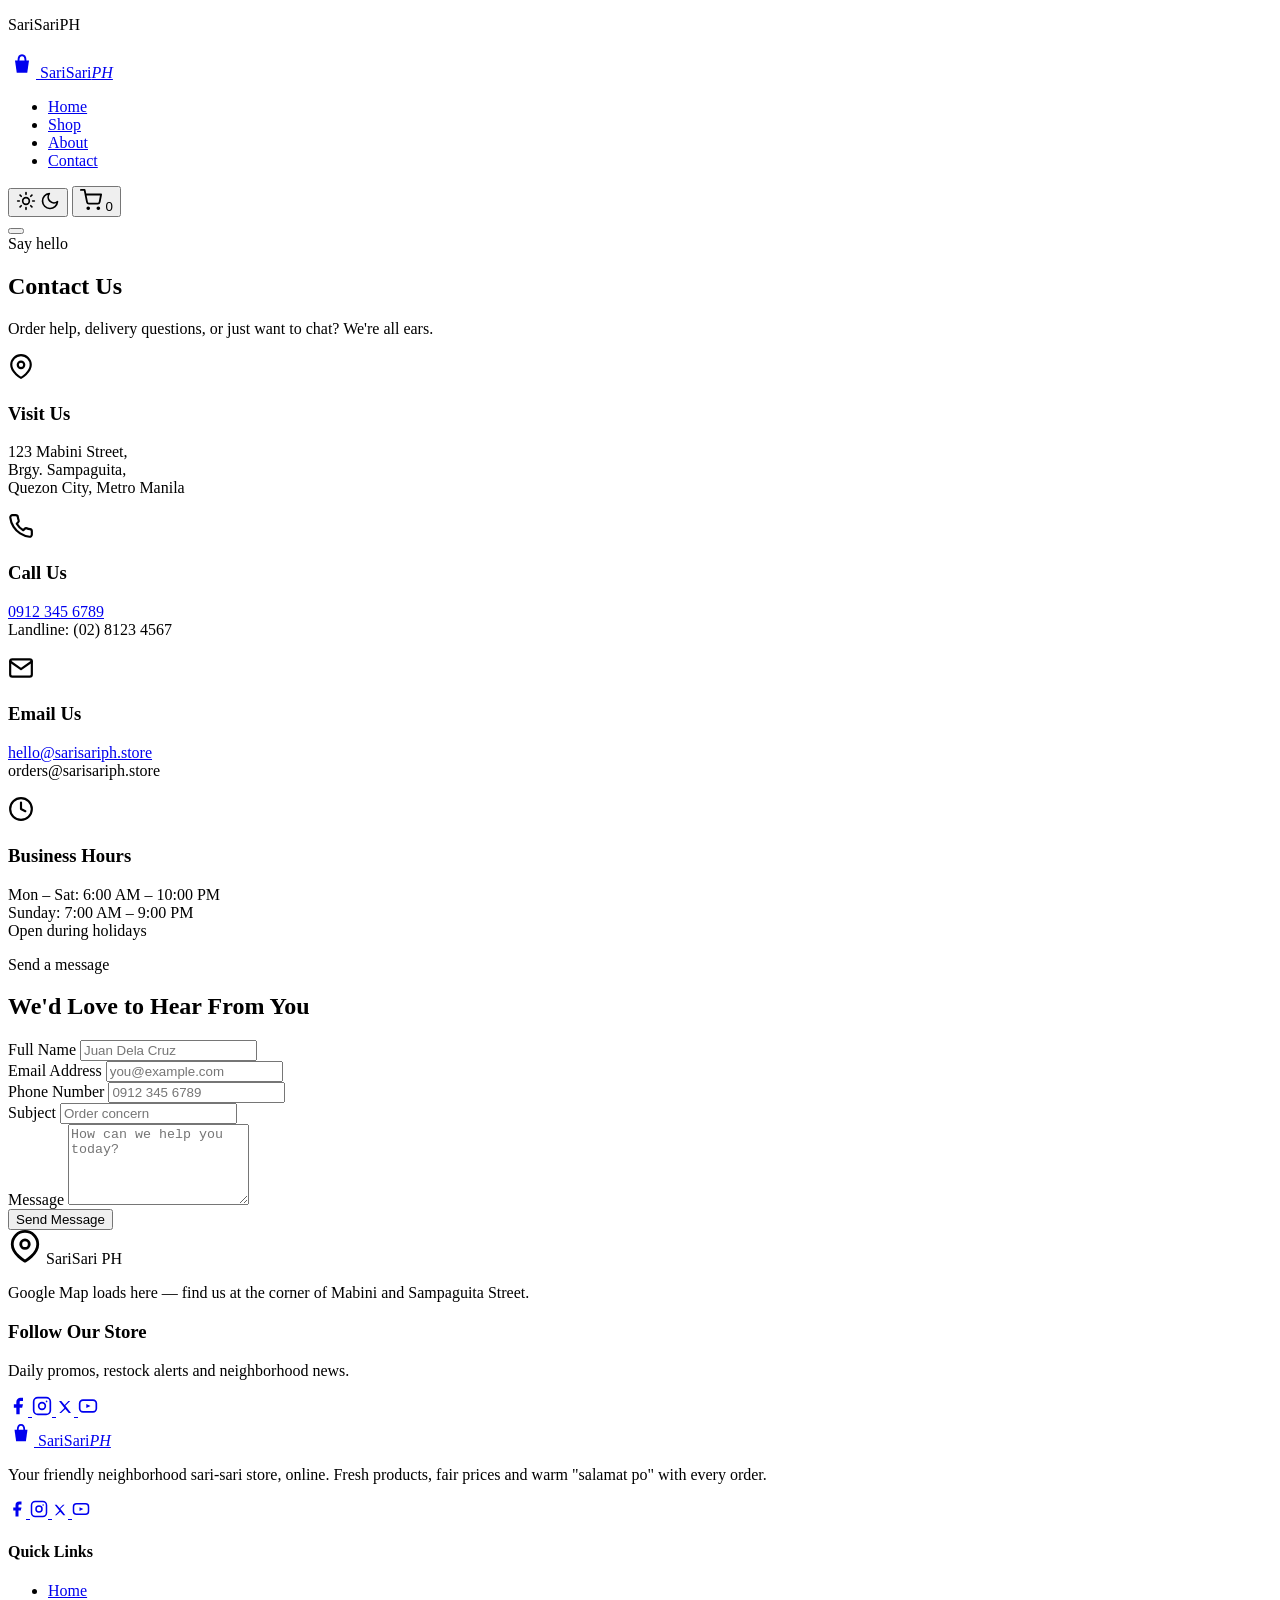
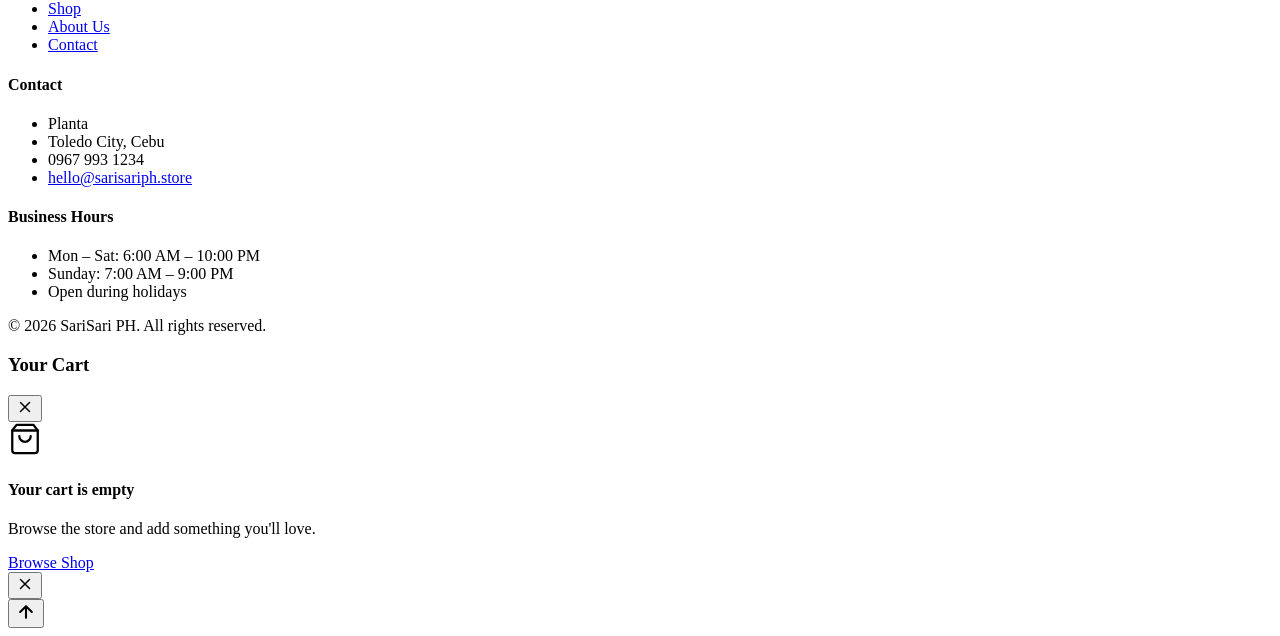
==== contact.html @ 42c28c98 "Add files via upload" ====
<!DOCTYPE html>
<!-- ============================================================
     SariSari PH — Contact Page
     Contact form (validated by app.js), store details, business
     hours, a Google Maps placeholder and social media links.
     ============================================================ -->
<html lang="en" data-theme="light">
<head>
  <meta charset="UTF-8">
  <meta name="viewport" content="width=device-width, initial-scale=1.0">
  <meta name="description" content="Get in touch with SariSari PH — visit the store, send us a message, or follow us on social media.">
  <title>Contact Us — SariSari PH</title>

  <!-- Prevents theme flash by applying saved theme before first paint -->
  <script>
    (function () {
      var saved = localStorage.getItem('sarisari-theme');
      var dark = window.matchMedia && window.matchMedia('(prefers-color-scheme: dark)').matches;
      document.documentElement.setAttribute('data-theme', saved || (dark ? 'dark' : 'light'));
    })();
  </script>

  <link rel="preconnect" href="https://fonts.googleapis.com">
  <link rel="preconnect" href="https://fonts.gstatic.com" crossorigin>
  <link href="https://fonts.googleapis.com/css2?family=Poppins:wght@400;500;600;700;800&display=swap" rel="stylesheet">

  <link rel="stylesheet" href="css/style.css">
</head>

<body data-page="contact">

  <!-- ======================= LOADING OVERLAY ======================= -->
  <div class="loader" id="loader" aria-hidden="true">
    <div class="loader-spinner"></div>
    <p class="loader-text">SariSari<span>PH</span></p>
  </div>

  <!-- ======================= NAVBAR ======================= -->
  <header class="navbar" id="navbar">
    <div class="container nav-inner">
      <a href="index.html" class="brand" aria-label="SariSari PH home">
        <svg class="brand-icon" viewBox="0 0 32 32" width="28" height="28" fill="none"
             stroke="currentColor" stroke-width="2.2" stroke-linecap="round" stroke-linejoin="round">
          <path d="M8 12h16l-2 14H10z" fill="currentColor" stroke="none"/>
          <path d="M12 12c0-4 2-6 4-6s4 2 4 6" />
        </svg>
        <span class="brand-text">SariSari<em>PH</em></span>
      </a>

      <nav class="nav-menu" id="navMenu" aria-label="Main navigation">
        <ul class="nav-links">
          <li><a class="nav-link" href="index.html">Home</a></li>
          <li><a class="nav-link" href="shop.html">Shop</a></li>
          <li><a class="nav-link" href="about.html">About</a></li>
          <li><a class="nav-link" href="contact.html">Contact</a></li>
        </ul>

        <div class="nav-actions">
          <button class="theme-toggle" id="themeToggle" aria-label="Switch between light and dark mode">
            <svg class="icon icon-sun" viewBox="0 0 24 24" width="20" height="20" fill="none" stroke="currentColor" stroke-width="2" stroke-linecap="round">
              <circle cx="12" cy="12" r="4"/><path d="M12 2v2M12 20v2M4.9 4.9l1.4 1.4M17.7 17.7l1.4 1.4M2 12h2M20 12h2M4.9 19.1l1.4-1.4M17.7 6.3l1.4-1.4"/>
            </svg>
            <svg class="icon icon-moon" viewBox="0 0 24 24" width="20" height="20" fill="none" stroke="currentColor" stroke-width="2" stroke-linecap="round" stroke-linejoin="round">
              <path d="M21 12.8A9 9 0 1 1 11.2 3a7 7 0 0 0 9.8 9.8z"/>
            </svg>
          </button>

          <button class="cart-btn" id="cartBtn" aria-label="Open shopping cart">
            <svg viewBox="0 0 24 24" width="22" height="22" fill="none" stroke="currentColor" stroke-width="2" stroke-linecap="round" stroke-linejoin="round">
              <circle cx="9" cy="21" r="1"/><circle cx="20" cy="21" r="1"/>
              <path d="M1 1h4l2.68 13.39a2 2 0 0 0 2 1.61h9.72a2 2 0 0 0 2-1.61L23 6H6"/>
            </svg>
            <span class="cart-count" id="cartCount">0</span>
          </button>
        </div>
      </nav>

      <button class="hamburger" id="hamburger" aria-label="Toggle menu" aria-expanded="false">
        <span></span><span></span><span></span>
      </button>
    </div>
  </header>

  <main>

    <!-- ======================= PAGE HEADER ======================= -->
    <section class="page-header">
      <div class="container">
        <span class="eyebrow">Say hello</span>
        <h1>Contact Us</h1>
        <p>Order help, delivery questions, or just want to chat? We're all ears.</p>
      </div>
    </section>

    <!-- ======================= CONTACT INFO CARDS ======================= -->
    <section class="section">
      <div class="container">
        <div class="contact-info-grid" id="contactInfoGrid">
          <!-- Four static contact cards -->
          <div class="contact-card reveal">
            <div class="contact-icon">
              <svg viewBox="0 0 24 24" width="26" height="26" fill="none" stroke="currentColor" stroke-width="2" stroke-linecap="round" stroke-linejoin="round"><path d="M21 10c0 7-9 12-9 12s-9-5-9-12a9 9 0 0 1 18 0z"/><circle cx="12" cy="10" r="3"/></svg>
            </div>
            <h3>Visit Us</h3>
            <p>123 Mabini Street,<br>Brgy. Sampaguita,<br>Quezon City, Metro Manila</p>
          </div>

          <div class="contact-card reveal">
            <div class="contact-icon">
              <svg viewBox="0 0 24 24" width="26" height="26" fill="none" stroke="currentColor" stroke-width="2" stroke-linecap="round" stroke-linejoin="round"><path d="M22 16.92v3a2 2 0 0 1-2.18 2 19.79 19.79 0 0 1-8.63-3.07 19.5 19.5 0 0 1-6-6 19.79 19.79 0 0 1-3.07-8.67A2 2 0 0 1 4.11 2h3a2 2 0 0 1 2 1.72c.13.96.36 1.9.7 2.81a2 2 0 0 1-.45 2.11L8.09 9.91a16 16 0 0 0 6 6l1.27-1.27a2 2 0 0 1 2.11-.45c.91.34 1.85.57 2.81.7A2 2 0 0 1 22 16.92z"/></svg>
            </div>
            <h3>Call Us</h3>
            <p><a href="tel:+639123456789">0912 345 6789</a><br>Landline: (02) 8123 4567</p>
          </div>

          <div class="contact-card reveal">
            <div class="contact-icon">
              <svg viewBox="0 0 24 24" width="26" height="26" fill="none" stroke="currentColor" stroke-width="2" stroke-linecap="round" stroke-linejoin="round"><path d="M4 4h16c1.1 0 2 .9 2 2v12c0 1.1-.9 2-2 2H4c-1.1 0-2-.9-2-2V6c0-1.1.9-2 2-2z"/><path d="M22 6l-10 7L2 6"/></svg>
            </div>
            <h3>Email Us</h3>
            <p><a href="mailto:hello@sarisariph.store">hello@sarisariph.store</a><br>orders@sarisariph.store</p>
          </div>

          <div class="contact-card reveal">
            <div class="contact-icon">
              <svg viewBox="0 0 24 24" width="26" height="26" fill="none" stroke="currentColor" stroke-width="2" stroke-linecap="round" stroke-linejoin="round"><circle cx="12" cy="12" r="10"/><path d="M12 6v6l4 2"/></svg>
            </div>
            <h3>Business Hours</h3>
            <p>Mon – Sat: 6:00 AM – 10:00 PM<br>Sunday: 7:00 AM – 9:00 PM<br>Open during holidays</p>
          </div>
        </div>
      </div>
    </section>

    <!-- ======================= FORM + MAP ======================= -->
    <section class="section section-alt">
      <div class="container contact-grid">

        <!-- Contact form -->
        <div class="contact-form-wrap reveal">
          <span class="eyebrow">Send a message</span>
          <h2>We'd Love to Hear From You</h2>

          <form id="contactForm" novalidate>
            <div class="form-row">
              <div class="form-group">
                <label for="contactName">Full Name</label>
                <input type="text" id="contactName" name="name" placeholder="Juan Dela Cruz" required>
                <span class="form-error" data-for="contactName"></span>
              </div>
              <div class="form-group">
                <label for="contactEmail">Email Address</label>
                <input type="email" id="contactEmail" name="email" placeholder="you@example.com" required>
                <span class="form-error" data-for="contactEmail"></span>
              </div>
            </div>

            <div class="form-row">
              <div class="form-group">
                <label for="contactPhone">Phone Number</label>
                <input type="tel" id="contactPhone" name="phone" placeholder="0912 345 6789" required>
                <span class="form-error" data-for="contactPhone"></span>
              </div>
              <div class="form-group">
                <label for="contactSubject">Subject</label>
                <input type="text" id="contactSubject" name="subject" placeholder="Order concern" required>
                <span class="form-error" data-for="contactSubject"></span>
              </div>
            </div>

            <div class="form-group">
              <label for="contactMessage">Message</label>
              <textarea id="contactMessage" name="message" rows="5" placeholder="How can we help you today?" required></textarea>
              <span class="form-error" data-for="contactMessage"></span>
            </div>

            <button type="submit" class="btn btn-primary btn-lg">Send Message</button>
          </form>
        </div>

        <!-- Google Maps placeholder + socials -->
        <div class="contact-side reveal">
          <div class="map-placeholder" role="img" aria-label="Map placeholder showing store location at 123 Mabini Street, Quezon City">
            <div class="map-grid" aria-hidden="true"></div>
            <div class="map-pin">
              <svg viewBox="0 0 24 24" width="34" height="34" fill="none" stroke="currentColor" stroke-width="2" stroke-linecap="round" stroke-linejoin="round"><path d="M21 10c0 7-9 12-9 12s-9-5-9-12a9 9 0 0 1 18 0z"/><circle cx="12" cy="10" r="3"/></svg>
              <span>SariSari PH</span>
            </div>
            <p class="map-note">Google Map loads here — find us at the corner of Mabini and Sampaguita Street.</p>
          </div>

          <div class="social-block">
            <h3>Follow Our Store</h3>
            <p>Daily promos, restock alerts and neighborhood news.</p>
            <div class="social-links social-links-lg">
              <a href="#" aria-label="Facebook">
                <svg viewBox="0 0 24 24" width="20" height="20" fill="currentColor"><path d="M18 2h-3a5 5 0 0 0-5 5v3H7v4h3v8h4v-8h3l1-4h-4V7a1 1 0 0 1 1-1h3z"/></svg>
              </a>
              <a href="#" aria-label="Instagram">
                <svg viewBox="0 0 24 24" width="20" height="20" fill="none" stroke="currentColor" stroke-width="2"><rect x="2" y="2" width="20" height="20" rx="5"/><circle cx="12" cy="12" r="4"/><circle cx="17.5" cy="6.5" r="1" fill="currentColor" stroke="none"/></svg>
              </a>
              <a href="#" aria-label="X (Twitter)">
                <svg viewBox="0 0 24 24" width="18" height="18" fill="currentColor"><path d="M4 4l7.2 9.3L4.4 20h2.4l5.6-5.5L17 20h3l-7.5-9.7L18.9 4h-2.4l-5 5.2L7 4z"/></svg>
              </a>
              <a href="#" aria-label="YouTube">
                <svg viewBox="0 0 24 24" width="20" height="20" fill="none" stroke="currentColor" stroke-width="2"><rect x="2" y="5" width="20" height="14" rx="4"/><path d="M10 9.5l5 2.5-5 2.5z" fill="currentColor" stroke="none"/></svg>
              </a>
            </div>
          </div>
        </div>

      </div>
    </section>

  </main>

  <!-- ======================= FOOTER ======================= -->
  <footer class="footer">
    <div class="container footer-grid">

      <div class="footer-col footer-brand">
        <a href="index.html" class="brand footer-brand-link">
          <svg class="brand-icon" viewBox="0 0 32 32" width="26" height="26" fill="none"
               stroke="currentColor" stroke-width="2.2" stroke-linecap="round" stroke-linejoin="round">
            <path d="M8 12h16l-2 14H10z" fill="currentColor" stroke="none"/>
            <path d="M12 12c0-4 2-6 4-6s4 2 4 6" />
          </svg>
          <span class="brand-text">SariSari<em>PH</em></span>
        </a>
        <p>Your friendly neighborhood sari-sari store, online. Fresh products, fair prices and warm "salamat po"
        with every order.</p>
        <div class="social-links">
          <a href="#" aria-label="Facebook">
            <svg viewBox="0 0 24 24" width="18" height="18" fill="currentColor"><path d="M18 2h-3a5 5 0 0 0-5 5v3H7v4h3v8h4v-8h3l1-4h-4V7a1 1 0 0 1 1-1h3z"/></svg>
          </a>
          <a href="#" aria-label="Instagram">
            <svg viewBox="0 0 24 24" width="18" height="18" fill="none" stroke="currentColor" stroke-width="2"><rect x="2" y="2" width="20" height="20" rx="5"/><circle cx="12" cy="12" r="4"/><circle cx="17.5" cy="6.5" r="1" fill="currentColor" stroke="none"/></svg>
          </a>
          <a href="#" aria-label="X (Twitter)">
            <svg viewBox="0 0 24 24" width="16" height="16" fill="currentColor"><path d="M4 4l7.2 9.3L4.4 20h2.4l5.6-5.5L17 20h3l-7.5-9.7L18.9 4h-2.4l-5 5.2L7 4z"/></svg>
          </a>
          <a href="#" aria-label="YouTube">
            <svg viewBox="0 0 24 24" width="18" height="18" fill="none" stroke="currentColor" stroke-width="2"><rect x="2" y="5" width="20" height="14" rx="4"/><path d="M10 9.5l5 2.5-5 2.5z" fill="currentColor" stroke="none"/></svg>
          </a>
        </div>
      </div>

      <div class="footer-col">
        <h4>Quick Links</h4>
        <ul>
          <li><a href="index.html">Home</a></li>
          <li><a href="shop.html">Shop</a></li>
          <li><a href="about.html">About Us</a></li>
          <li><a href="contact.html">Contact</a></li>
        </ul>
      </div>

      <div class="footer-col">
        <h4>Contact</h4>
        <ul>
          <li>Planta</li>
          <li>Toledo City, Cebu</li>
          <li>0967 993 1234</li>
          <li><a href="mailto:hello@sarisariph.store">hello@sarisariph.store</a></li>
        </ul>
      </div>

      <div class="footer-col">
        <h4>Business Hours</h4>
        <ul>
          <li>Mon – Sat: 6:00 AM – 10:00 PM</li>
          <li>Sunday: 7:00 AM – 9:00 PM</li>
          <li>Open during holidays</li>
        </ul>
      </div>
    </div>

    <div class="footer-bottom">
      <div class="container">
        <p>&copy; 2026 SariSari PH. All rights reserved.</p>
      </div>
    </div>
  </footer>

  <!-- ======================= SHOPPING CART DRAWER ======================= -->
  <div class="drawer-overlay" id="drawerOverlay" aria-hidden="true"></div>
  <aside class="cart-drawer" id="cartDrawer" aria-label="Shopping cart" aria-hidden="true">
    <div class="drawer-header">
      <h3>Your Cart</h3>
      <button class="drawer-close" id="cartClose" aria-label="Close cart">
        <svg viewBox="0 0 24 24" width="18" height="18" fill="none" stroke="currentColor" stroke-width="2" stroke-linecap="round"><path d="M18 6L6 18M6 6l12 12"/></svg>
      </button>
    </div>
    <div class="drawer-items" id="cartItems"></div>
    <div class="drawer-footer" id="cartFooter"></div>
  </aside>

  <!-- ======================= CHECKOUT MODAL ======================= -->
  <div class="checkout-overlay" id="checkoutOverlay" aria-hidden="true">
    <div class="checkout-modal" role="dialog" aria-modal="true" aria-label="Checkout">
      <button class="checkout-close" id="checkoutClose" aria-label="Close checkout">
        <svg viewBox="0 0 24 24" width="18" height="18" fill="none" stroke="currentColor" stroke-width="2" stroke-linecap="round"><path d="M18 6L6 18M6 6l12 12"/></svg>
      </button>
      <div class="checkout-content" id="checkoutContent"></div>
    </div>
  </div>

  <!-- ======================= TOASTS & BACK-TO-TOP ======================= -->
  <div class="toast-container" id="toastContainer" aria-live="polite"></div>
  <button class="back-to-top" id="backToTop" aria-label="Back to top">
    <svg viewBox="0 0 24 24" width="20" height="20" fill="none" stroke="currentColor" stroke-width="2.5" stroke-linecap="round" stroke-linejoin="round"><path d="M12 19V5M5 12l7-7 7 7"/></svg>
  </button>

  <!-- JavaScript — loaded in dependency order -->
  <script src="js/products.js"></script>
  <script src="js/cart.js"></script>
  <script src="js/theme.js"></script>
  <script src="js/checkout.js"></script>
  <script src="js/app.js"></script>
</body>
</html>
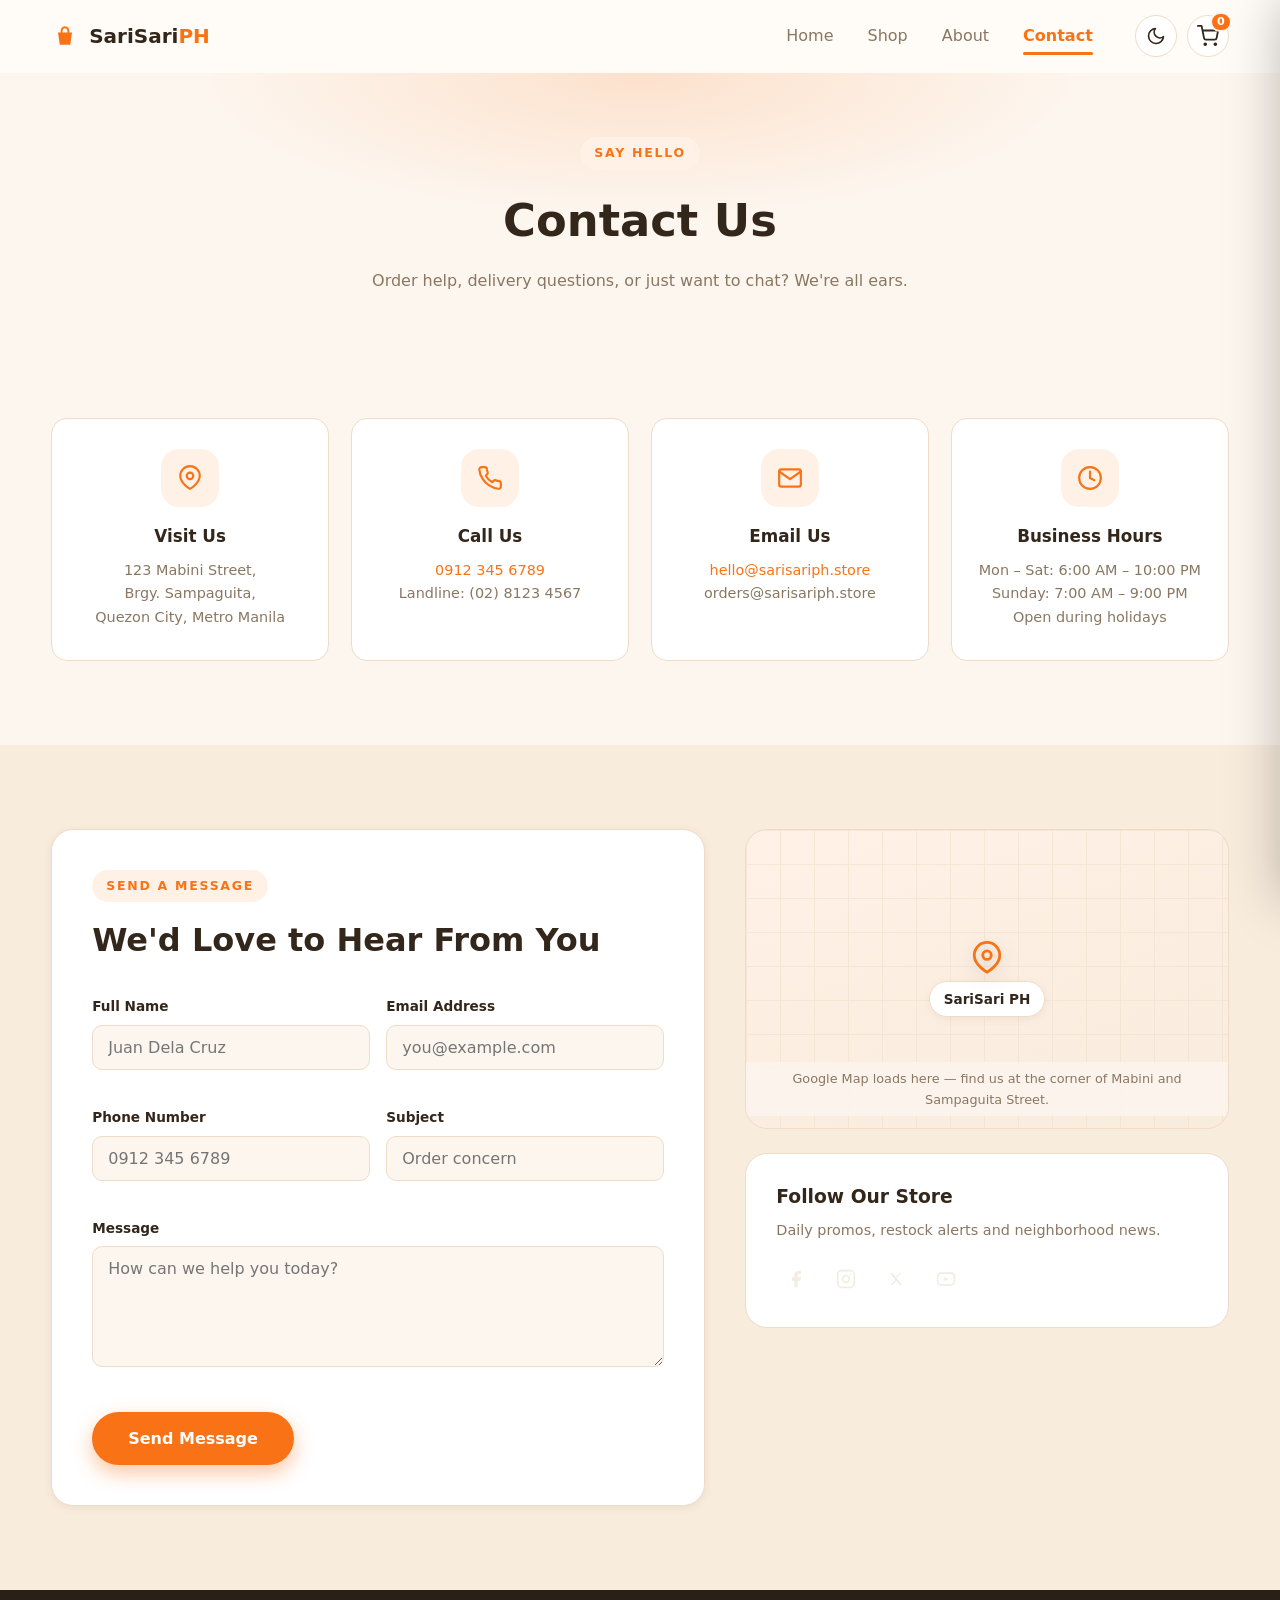
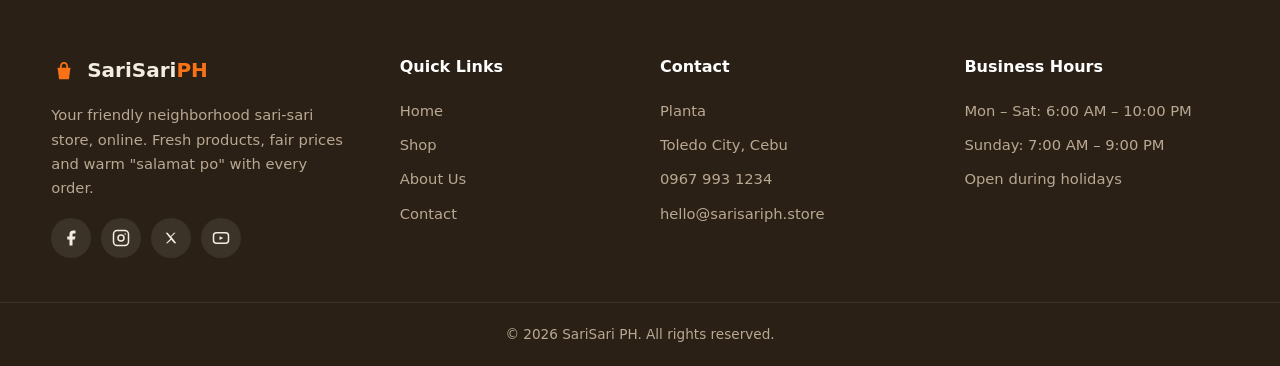
==== commit c13e43b9: "Add contact.html" ====
--- a/contact.html
+++ b/contact.html
@@ -1,321 +1,321 @@
-<!DOCTYPE html>
-<!-- ============================================================
-     SariSari PH — Contact Page
-     Contact form (validated by app.js), store details, business
-     hours, a Google Maps placeholder and social media links.
-     ============================================================ -->
-<html lang="en" data-theme="light">
-<head>
-  <meta charset="UTF-8">
-  <meta name="viewport" content="width=device-width, initial-scale=1.0">
-  <meta name="description" content="Get in touch with SariSari PH — visit the store, send us a message, or follow us on social media.">
-  <title>Contact Us — SariSari PH</title>
-
-  <!-- Prevents theme flash by applying saved theme before first paint -->
-  <script>
-    (function () {
-      var saved = localStorage.getItem('sarisari-theme');
-      var dark = window.matchMedia && window.matchMedia('(prefers-color-scheme: dark)').matches;
-      document.documentElement.setAttribute('data-theme', saved || (dark ? 'dark' : 'light'));
-    })();
-  </script>
-
-  <link rel="preconnect" href="https://fonts.googleapis.com">
-  <link rel="preconnect" href="https://fonts.gstatic.com" crossorigin>
-  <link href="https://fonts.googleapis.com/css2?family=Poppins:wght@400;500;600;700;800&display=swap" rel="stylesheet">
-
-  <link rel="stylesheet" href="css/style.css">
-</head>
-
-<body data-page="contact">
-
-  <!-- ======================= LOADING OVERLAY ======================= -->
-  <div class="loader" id="loader" aria-hidden="true">
-    <div class="loader-spinner"></div>
-    <p class="loader-text">SariSari<span>PH</span></p>
-  </div>
-
-  <!-- ======================= NAVBAR ======================= -->
-  <header class="navbar" id="navbar">
-    <div class="container nav-inner">
-      <a href="index.html" class="brand" aria-label="SariSari PH home">
-        <svg class="brand-icon" viewBox="0 0 32 32" width="28" height="28" fill="none"
-             stroke="currentColor" stroke-width="2.2" stroke-linecap="round" stroke-linejoin="round">
-          <path d="M8 12h16l-2 14H10z" fill="currentColor" stroke="none"/>
-          <path d="M12 12c0-4 2-6 4-6s4 2 4 6" />
-        </svg>
-        <span class="brand-text">SariSari<em>PH</em></span>
-      </a>
-
-      <nav class="nav-menu" id="navMenu" aria-label="Main navigation">
-        <ul class="nav-links">
-          <li><a class="nav-link" href="index.html">Home</a></li>
-          <li><a class="nav-link" href="shop.html">Shop</a></li>
-          <li><a class="nav-link" href="about.html">About</a></li>
-          <li><a class="nav-link" href="contact.html">Contact</a></li>
-        </ul>
-
-        <div class="nav-actions">
-          <button class="theme-toggle" id="themeToggle" aria-label="Switch between light and dark mode">
-            <svg class="icon icon-sun" viewBox="0 0 24 24" width="20" height="20" fill="none" stroke="currentColor" stroke-width="2" stroke-linecap="round">
-              <circle cx="12" cy="12" r="4"/><path d="M12 2v2M12 20v2M4.9 4.9l1.4 1.4M17.7 17.7l1.4 1.4M2 12h2M20 12h2M4.9 19.1l1.4-1.4M17.7 6.3l1.4-1.4"/>
-            </svg>
-            <svg class="icon icon-moon" viewBox="0 0 24 24" width="20" height="20" fill="none" stroke="currentColor" stroke-width="2" stroke-linecap="round" stroke-linejoin="round">
-              <path d="M21 12.8A9 9 0 1 1 11.2 3a7 7 0 0 0 9.8 9.8z"/>
-            </svg>
-          </button>
-
-          <button class="cart-btn" id="cartBtn" aria-label="Open shopping cart">
-            <svg viewBox="0 0 24 24" width="22" height="22" fill="none" stroke="currentColor" stroke-width="2" stroke-linecap="round" stroke-linejoin="round">
-              <circle cx="9" cy="21" r="1"/><circle cx="20" cy="21" r="1"/>
-              <path d="M1 1h4l2.68 13.39a2 2 0 0 0 2 1.61h9.72a2 2 0 0 0 2-1.61L23 6H6"/>
-            </svg>
-            <span class="cart-count" id="cartCount">0</span>
-          </button>
-        </div>
-      </nav>
-
-      <button class="hamburger" id="hamburger" aria-label="Toggle menu" aria-expanded="false">
-        <span></span><span></span><span></span>
-      </button>
-    </div>
-  </header>
-
-  <main>
-
-    <!-- ======================= PAGE HEADER ======================= -->
-    <section class="page-header">
-      <div class="container">
-        <span class="eyebrow">Say hello</span>
-        <h1>Contact Us</h1>
-        <p>Order help, delivery questions, or just want to chat? We're all ears.</p>
-      </div>
-    </section>
-
-    <!-- ======================= CONTACT INFO CARDS ======================= -->
-    <section class="section">
-      <div class="container">
-        <div class="contact-info-grid" id="contactInfoGrid">
-          <!-- Four static contact cards -->
-          <div class="contact-card reveal">
-            <div class="contact-icon">
-              <svg viewBox="0 0 24 24" width="26" height="26" fill="none" stroke="currentColor" stroke-width="2" stroke-linecap="round" stroke-linejoin="round"><path d="M21 10c0 7-9 12-9 12s-9-5-9-12a9 9 0 0 1 18 0z"/><circle cx="12" cy="10" r="3"/></svg>
-            </div>
-            <h3>Visit Us</h3>
-            <p>123 Mabini Street,<br>Brgy. Sampaguita,<br>Quezon City, Metro Manila</p>
-          </div>
-
-          <div class="contact-card reveal">
-            <div class="contact-icon">
-              <svg viewBox="0 0 24 24" width="26" height="26" fill="none" stroke="currentColor" stroke-width="2" stroke-linecap="round" stroke-linejoin="round"><path d="M22 16.92v3a2 2 0 0 1-2.18 2 19.79 19.79 0 0 1-8.63-3.07 19.5 19.5 0 0 1-6-6 19.79 19.79 0 0 1-3.07-8.67A2 2 0 0 1 4.11 2h3a2 2 0 0 1 2 1.72c.13.96.36 1.9.7 2.81a2 2 0 0 1-.45 2.11L8.09 9.91a16 16 0 0 0 6 6l1.27-1.27a2 2 0 0 1 2.11-.45c.91.34 1.85.57 2.81.7A2 2 0 0 1 22 16.92z"/></svg>
-            </div>
-            <h3>Call Us</h3>
-            <p><a href="tel:+639123456789">0912 345 6789</a><br>Landline: (02) 8123 4567</p>
-          </div>
-
-          <div class="contact-card reveal">
-            <div class="contact-icon">
-              <svg viewBox="0 0 24 24" width="26" height="26" fill="none" stroke="currentColor" stroke-width="2" stroke-linecap="round" stroke-linejoin="round"><path d="M4 4h16c1.1 0 2 .9 2 2v12c0 1.1-.9 2-2 2H4c-1.1 0-2-.9-2-2V6c0-1.1.9-2 2-2z"/><path d="M22 6l-10 7L2 6"/></svg>
-            </div>
-            <h3>Email Us</h3>
-            <p><a href="mailto:hello@sarisariph.store">hello@sarisariph.store</a><br>orders@sarisariph.store</p>
-          </div>
-
-          <div class="contact-card reveal">
-            <div class="contact-icon">
-              <svg viewBox="0 0 24 24" width="26" height="26" fill="none" stroke="currentColor" stroke-width="2" stroke-linecap="round" stroke-linejoin="round"><circle cx="12" cy="12" r="10"/><path d="M12 6v6l4 2"/></svg>
-            </div>
-            <h3>Business Hours</h3>
-            <p>Mon – Sat: 6:00 AM – 10:00 PM<br>Sunday: 7:00 AM – 9:00 PM<br>Open during holidays</p>
-          </div>
-        </div>
-      </div>
-    </section>
-
-    <!-- ======================= FORM + MAP ======================= -->
-    <section class="section section-alt">
-      <div class="container contact-grid">
-
-        <!-- Contact form -->
-        <div class="contact-form-wrap reveal">
-          <span class="eyebrow">Send a message</span>
-          <h2>We'd Love to Hear From You</h2>
-
-          <form id="contactForm" novalidate>
-            <div class="form-row">
-              <div class="form-group">
-                <label for="contactName">Full Name</label>
-                <input type="text" id="contactName" name="name" placeholder="Juan Dela Cruz" required>
-                <span class="form-error" data-for="contactName"></span>
-              </div>
-              <div class="form-group">
-                <label for="contactEmail">Email Address</label>
-                <input type="email" id="contactEmail" name="email" placeholder="you@example.com" required>
-                <span class="form-error" data-for="contactEmail"></span>
-              </div>
-            </div>
-
-            <div class="form-row">
-              <div class="form-group">
-                <label for="contactPhone">Phone Number</label>
-                <input type="tel" id="contactPhone" name="phone" placeholder="0912 345 6789" required>
-                <span class="form-error" data-for="contactPhone"></span>
-              </div>
-              <div class="form-group">
-                <label for="contactSubject">Subject</label>
-                <input type="text" id="contactSubject" name="subject" placeholder="Order concern" required>
-                <span class="form-error" data-for="contactSubject"></span>
-              </div>
-            </div>
-
-            <div class="form-group">
-              <label for="contactMessage">Message</label>
-              <textarea id="contactMessage" name="message" rows="5" placeholder="How can we help you today?" required></textarea>
-              <span class="form-error" data-for="contactMessage"></span>
-            </div>
-
-            <button type="submit" class="btn btn-primary btn-lg">Send Message</button>
-          </form>
-        </div>
-
-        <!-- Google Maps placeholder + socials -->
-        <div class="contact-side reveal">
-          <div class="map-placeholder" role="img" aria-label="Map placeholder showing store location at 123 Mabini Street, Quezon City">
-            <div class="map-grid" aria-hidden="true"></div>
-            <div class="map-pin">
-              <svg viewBox="0 0 24 24" width="34" height="34" fill="none" stroke="currentColor" stroke-width="2" stroke-linecap="round" stroke-linejoin="round"><path d="M21 10c0 7-9 12-9 12s-9-5-9-12a9 9 0 0 1 18 0z"/><circle cx="12" cy="10" r="3"/></svg>
-              <span>SariSari PH</span>
-            </div>
-            <p class="map-note">Google Map loads here — find us at the corner of Mabini and Sampaguita Street.</p>
-          </div>
-
-          <div class="social-block">
-            <h3>Follow Our Store</h3>
-            <p>Daily promos, restock alerts and neighborhood news.</p>
-            <div class="social-links social-links-lg">
-              <a href="#" aria-label="Facebook">
-                <svg viewBox="0 0 24 24" width="20" height="20" fill="currentColor"><path d="M18 2h-3a5 5 0 0 0-5 5v3H7v4h3v8h4v-8h3l1-4h-4V7a1 1 0 0 1 1-1h3z"/></svg>
-              </a>
-              <a href="#" aria-label="Instagram">
-                <svg viewBox="0 0 24 24" width="20" height="20" fill="none" stroke="currentColor" stroke-width="2"><rect x="2" y="2" width="20" height="20" rx="5"/><circle cx="12" cy="12" r="4"/><circle cx="17.5" cy="6.5" r="1" fill="currentColor" stroke="none"/></svg>
-              </a>
-              <a href="#" aria-label="X (Twitter)">
-                <svg viewBox="0 0 24 24" width="18" height="18" fill="currentColor"><path d="M4 4l7.2 9.3L4.4 20h2.4l5.6-5.5L17 20h3l-7.5-9.7L18.9 4h-2.4l-5 5.2L7 4z"/></svg>
-              </a>
-              <a href="#" aria-label="YouTube">
-                <svg viewBox="0 0 24 24" width="20" height="20" fill="none" stroke="currentColor" stroke-width="2"><rect x="2" y="5" width="20" height="14" rx="4"/><path d="M10 9.5l5 2.5-5 2.5z" fill="currentColor" stroke="none"/></svg>
-              </a>
-            </div>
-          </div>
-        </div>
-
-      </div>
-    </section>
-
-  </main>
-
-  <!-- ======================= FOOTER ======================= -->
-  <footer class="footer">
-    <div class="container footer-grid">
-
-      <div class="footer-col footer-brand">
-        <a href="index.html" class="brand footer-brand-link">
-          <svg class="brand-icon" viewBox="0 0 32 32" width="26" height="26" fill="none"
-               stroke="currentColor" stroke-width="2.2" stroke-linecap="round" stroke-linejoin="round">
-            <path d="M8 12h16l-2 14H10z" fill="currentColor" stroke="none"/>
-            <path d="M12 12c0-4 2-6 4-6s4 2 4 6" />
-          </svg>
-          <span class="brand-text">SariSari<em>PH</em></span>
-        </a>
-        <p>Your friendly neighborhood sari-sari store, online. Fresh products, fair prices and warm "salamat po"
-        with every order.</p>
-        <div class="social-links">
-          <a href="#" aria-label="Facebook">
-            <svg viewBox="0 0 24 24" width="18" height="18" fill="currentColor"><path d="M18 2h-3a5 5 0 0 0-5 5v3H7v4h3v8h4v-8h3l1-4h-4V7a1 1 0 0 1 1-1h3z"/></svg>
-          </a>
-          <a href="#" aria-label="Instagram">
-            <svg viewBox="0 0 24 24" width="18" height="18" fill="none" stroke="currentColor" stroke-width="2"><rect x="2" y="2" width="20" height="20" rx="5"/><circle cx="12" cy="12" r="4"/><circle cx="17.5" cy="6.5" r="1" fill="currentColor" stroke="none"/></svg>
-          </a>
-          <a href="#" aria-label="X (Twitter)">
-            <svg viewBox="0 0 24 24" width="16" height="16" fill="currentColor"><path d="M4 4l7.2 9.3L4.4 20h2.4l5.6-5.5L17 20h3l-7.5-9.7L18.9 4h-2.4l-5 5.2L7 4z"/></svg>
-          </a>
-          <a href="#" aria-label="YouTube">
-            <svg viewBox="0 0 24 24" width="18" height="18" fill="none" stroke="currentColor" stroke-width="2"><rect x="2" y="5" width="20" height="14" rx="4"/><path d="M10 9.5l5 2.5-5 2.5z" fill="currentColor" stroke="none"/></svg>
-          </a>
-        </div>
-      </div>
-
-      <div class="footer-col">
-        <h4>Quick Links</h4>
-        <ul>
-          <li><a href="index.html">Home</a></li>
-          <li><a href="shop.html">Shop</a></li>
-          <li><a href="about.html">About Us</a></li>
-          <li><a href="contact.html">Contact</a></li>
-        </ul>
-      </div>
-
-      <div class="footer-col">
-        <h4>Contact</h4>
-        <ul>
-          <li>Planta</li>
-          <li>Toledo City, Cebu</li>
-          <li>0967 993 1234</li>
-          <li><a href="mailto:hello@sarisariph.store">hello@sarisariph.store</a></li>
-        </ul>
-      </div>
-
-      <div class="footer-col">
-        <h4>Business Hours</h4>
-        <ul>
-          <li>Mon – Sat: 6:00 AM – 10:00 PM</li>
-          <li>Sunday: 7:00 AM – 9:00 PM</li>
-          <li>Open during holidays</li>
-        </ul>
-      </div>
-    </div>
-
-    <div class="footer-bottom">
-      <div class="container">
-        <p>&copy; 2026 SariSari PH. All rights reserved.</p>
-      </div>
-    </div>
-  </footer>
-
-  <!-- ======================= SHOPPING CART DRAWER ======================= -->
-  <div class="drawer-overlay" id="drawerOverlay" aria-hidden="true"></div>
-  <aside class="cart-drawer" id="cartDrawer" aria-label="Shopping cart" aria-hidden="true">
-    <div class="drawer-header">
-      <h3>Your Cart</h3>
-      <button class="drawer-close" id="cartClose" aria-label="Close cart">
-        <svg viewBox="0 0 24 24" width="18" height="18" fill="none" stroke="currentColor" stroke-width="2" stroke-linecap="round"><path d="M18 6L6 18M6 6l12 12"/></svg>
-      </button>
-    </div>
-    <div class="drawer-items" id="cartItems"></div>
-    <div class="drawer-footer" id="cartFooter"></div>
-  </aside>
-
-  <!-- ======================= CHECKOUT MODAL ======================= -->
-  <div class="checkout-overlay" id="checkoutOverlay" aria-hidden="true">
-    <div class="checkout-modal" role="dialog" aria-modal="true" aria-label="Checkout">
-      <button class="checkout-close" id="checkoutClose" aria-label="Close checkout">
-        <svg viewBox="0 0 24 24" width="18" height="18" fill="none" stroke="currentColor" stroke-width="2" stroke-linecap="round"><path d="M18 6L6 18M6 6l12 12"/></svg>
-      </button>
-      <div class="checkout-content" id="checkoutContent"></div>
-    </div>
-  </div>
-
-  <!-- ======================= TOASTS & BACK-TO-TOP ======================= -->
-  <div class="toast-container" id="toastContainer" aria-live="polite"></div>
-  <button class="back-to-top" id="backToTop" aria-label="Back to top">
-    <svg viewBox="0 0 24 24" width="20" height="20" fill="none" stroke="currentColor" stroke-width="2.5" stroke-linecap="round" stroke-linejoin="round"><path d="M12 19V5M5 12l7-7 7 7"/></svg>
-  </button>
-
-  <!-- JavaScript — loaded in dependency order -->
-  <script src="js/products.js"></script>
-  <script src="js/cart.js"></script>
-  <script src="js/theme.js"></script>
-  <script src="js/checkout.js"></script>
-  <script src="js/app.js"></script>
-</body>
+<!DOCTYPE html>
+<!-- ============================================================
+     SariSari PH — Contact Page
+     Contact form (validated by app.js), store details, business
+     hours, a Google Maps placeholder and social media links.
+     ============================================================ -->
+<html lang="en" data-theme="light">
+<head>
+  <meta charset="UTF-8">
+  <meta name="viewport" content="width=device-width, initial-scale=1.0">
+  <meta name="description" content="Get in touch with SariSari PH — visit the store, send us a message, or follow us on social media.">
+  <title>Contact Us — SariSari PH</title>
+
+  <!-- Prevents theme flash by applying saved theme before first paint -->
+  <script>
+    (function () {
+      var saved = localStorage.getItem('sarisari-theme');
+      var dark = window.matchMedia && window.matchMedia('(prefers-color-scheme: dark)').matches;
+      document.documentElement.setAttribute('data-theme', saved || (dark ? 'dark' : 'light'));
+    })();
+  </script>
+
+  <link rel="preconnect" href="https://fonts.googleapis.com">
+  <link rel="preconnect" href="https://fonts.gstatic.com" crossorigin>
+  <link href="https://fonts.googleapis.com/css2?family=Poppins:wght@400;500;600;700;800&display=swap" rel="stylesheet">
+
+  <link rel="stylesheet" href="css/style.css">
+</head>
+
+<body data-page="contact">
+
+  <!-- ======================= LOADING OVERLAY ======================= -->
+  <div class="loader" id="loader" aria-hidden="true">
+    <div class="loader-spinner"></div>
+    <p class="loader-text">SariSari<span>PH</span></p>
+  </div>
+
+  <!-- ======================= NAVBAR ======================= -->
+  <header class="navbar" id="navbar">
+    <div class="container nav-inner">
+      <a href="index.html" class="brand" aria-label="SariSari PH home">
+        <svg class="brand-icon" viewBox="0 0 32 32" width="28" height="28" fill="none"
+             stroke="currentColor" stroke-width="2.2" stroke-linecap="round" stroke-linejoin="round">
+          <path d="M8 12h16l-2 14H10z" fill="currentColor" stroke="none"/>
+          <path d="M12 12c0-4 2-6 4-6s4 2 4 6" />
+        </svg>
+        <span class="brand-text">SariSari<em>PH</em></span>
+      </a>
+
+      <nav class="nav-menu" id="navMenu" aria-label="Main navigation">
+        <ul class="nav-links">
+          <li><a class="nav-link" href="index.html">Home</a></li>
+          <li><a class="nav-link" href="shop.html">Shop</a></li>
+          <li><a class="nav-link" href="about.html">About</a></li>
+          <li><a class="nav-link" href="contact.html">Contact</a></li>
+        </ul>
+
+        <div class="nav-actions">
+          <button class="theme-toggle" id="themeToggle" aria-label="Switch between light and dark mode">
+            <svg class="icon icon-sun" viewBox="0 0 24 24" width="20" height="20" fill="none" stroke="currentColor" stroke-width="2" stroke-linecap="round">
+              <circle cx="12" cy="12" r="4"/><path d="M12 2v2M12 20v2M4.9 4.9l1.4 1.4M17.7 17.7l1.4 1.4M2 12h2M20 12h2M4.9 19.1l1.4-1.4M17.7 6.3l1.4-1.4"/>
+            </svg>
+            <svg class="icon icon-moon" viewBox="0 0 24 24" width="20" height="20" fill="none" stroke="currentColor" stroke-width="2" stroke-linecap="round" stroke-linejoin="round">
+              <path d="M21 12.8A9 9 0 1 1 11.2 3a7 7 0 0 0 9.8 9.8z"/>
+            </svg>
+          </button>
+
+          <button class="cart-btn" id="cartBtn" aria-label="Open shopping cart">
+            <svg viewBox="0 0 24 24" width="22" height="22" fill="none" stroke="currentColor" stroke-width="2" stroke-linecap="round" stroke-linejoin="round">
+              <circle cx="9" cy="21" r="1"/><circle cx="20" cy="21" r="1"/>
+              <path d="M1 1h4l2.68 13.39a2 2 0 0 0 2 1.61h9.72a2 2 0 0 0 2-1.61L23 6H6"/>
+            </svg>
+            <span class="cart-count" id="cartCount">0</span>
+          </button>
+        </div>
+      </nav>
+
+      <button class="hamburger" id="hamburger" aria-label="Toggle menu" aria-expanded="false">
+        <span></span><span></span><span></span>
+      </button>
+    </div>
+  </header>
+
+  <main>
+
+    <!-- ======================= PAGE HEADER ======================= -->
+    <section class="page-header">
+      <div class="container">
+        <span class="eyebrow">Say hello</span>
+        <h1>Contact Us</h1>
+        <p>Order help, delivery questions, or just want to chat? We're all ears.</p>
+      </div>
+    </section>
+
+    <!-- ======================= CONTACT INFO CARDS ======================= -->
+    <section class="section">
+      <div class="container">
+        <div class="contact-info-grid" id="contactInfoGrid">
+          <!-- Four static contact cards -->
+          <div class="contact-card reveal">
+            <div class="contact-icon">
+              <svg viewBox="0 0 24 24" width="26" height="26" fill="none" stroke="currentColor" stroke-width="2" stroke-linecap="round" stroke-linejoin="round"><path d="M21 10c0 7-9 12-9 12s-9-5-9-12a9 9 0 0 1 18 0z"/><circle cx="12" cy="10" r="3"/></svg>
+            </div>
+            <h3>Visit Us</h3>
+            <p>123 Mabini Street,<br>Brgy. Sampaguita,<br>Quezon City, Metro Manila</p>
+          </div>
+
+          <div class="contact-card reveal">
+            <div class="contact-icon">
+              <svg viewBox="0 0 24 24" width="26" height="26" fill="none" stroke="currentColor" stroke-width="2" stroke-linecap="round" stroke-linejoin="round"><path d="M22 16.92v3a2 2 0 0 1-2.18 2 19.79 19.79 0 0 1-8.63-3.07 19.5 19.5 0 0 1-6-6 19.79 19.79 0 0 1-3.07-8.67A2 2 0 0 1 4.11 2h3a2 2 0 0 1 2 1.72c.13.96.36 1.9.7 2.81a2 2 0 0 1-.45 2.11L8.09 9.91a16 16 0 0 0 6 6l1.27-1.27a2 2 0 0 1 2.11-.45c.91.34 1.85.57 2.81.7A2 2 0 0 1 22 16.92z"/></svg>
+            </div>
+            <h3>Call Us</h3>
+            <p><a href="tel:+639123456789">0912 345 6789</a><br>Landline: (02) 8123 4567</p>
+          </div>
+
+          <div class="contact-card reveal">
+            <div class="contact-icon">
+              <svg viewBox="0 0 24 24" width="26" height="26" fill="none" stroke="currentColor" stroke-width="2" stroke-linecap="round" stroke-linejoin="round"><path d="M4 4h16c1.1 0 2 .9 2 2v12c0 1.1-.9 2-2 2H4c-1.1 0-2-.9-2-2V6c0-1.1.9-2 2-2z"/><path d="M22 6l-10 7L2 6"/></svg>
+            </div>
+            <h3>Email Us</h3>
+            <p><a href="mailto:hello@sarisariph.store">hello@sarisariph.store</a><br>orders@sarisariph.store</p>
+          </div>
+
+          <div class="contact-card reveal">
+            <div class="contact-icon">
+              <svg viewBox="0 0 24 24" width="26" height="26" fill="none" stroke="currentColor" stroke-width="2" stroke-linecap="round" stroke-linejoin="round"><circle cx="12" cy="12" r="10"/><path d="M12 6v6l4 2"/></svg>
+            </div>
+            <h3>Business Hours</h3>
+            <p>Mon – Sat: 6:00 AM – 10:00 PM<br>Sunday: 7:00 AM – 9:00 PM<br>Open during holidays</p>
+          </div>
+        </div>
+      </div>
+    </section>
+
+    <!-- ======================= FORM + MAP ======================= -->
+    <section class="section section-alt">
+      <div class="container contact-grid">
+
+        <!-- Contact form -->
+        <div class="contact-form-wrap reveal">
+          <span class="eyebrow">Send a message</span>
+          <h2>We'd Love to Hear From You</h2>
+
+          <form id="contactForm" novalidate>
+            <div class="form-row">
+              <div class="form-group">
+                <label for="contactName">Full Name</label>
+                <input type="text" id="contactName" name="name" placeholder="Juan Dela Cruz" required>
+                <span class="form-error" data-for="contactName"></span>
+              </div>
+              <div class="form-group">
+                <label for="contactEmail">Email Address</label>
+                <input type="email" id="contactEmail" name="email" placeholder="you@example.com" required>
+                <span class="form-error" data-for="contactEmail"></span>
+              </div>
+            </div>
+
+            <div class="form-row">
+              <div class="form-group">
+                <label for="contactPhone">Phone Number</label>
+                <input type="tel" id="contactPhone" name="phone" placeholder="0912 345 6789" required>
+                <span class="form-error" data-for="contactPhone"></span>
+              </div>
+              <div class="form-group">
+                <label for="contactSubject">Subject</label>
+                <input type="text" id="contactSubject" name="subject" placeholder="Order concern" required>
+                <span class="form-error" data-for="contactSubject"></span>
+              </div>
+            </div>
+
+            <div class="form-group">
+              <label for="contactMessage">Message</label>
+              <textarea id="contactMessage" name="message" rows="5" placeholder="How can we help you today?" required></textarea>
+              <span class="form-error" data-for="contactMessage"></span>
+            </div>
+
+            <button type="submit" class="btn btn-primary btn-lg">Send Message</button>
+          </form>
+        </div>
+
+        <!-- Google Maps placeholder + socials -->
+        <div class="contact-side reveal">
+          <div class="map-placeholder" role="img" aria-label="Map placeholder showing store location at 123 Mabini Street, Quezon City">
+            <div class="map-grid" aria-hidden="true"></div>
+            <div class="map-pin">
+              <svg viewBox="0 0 24 24" width="34" height="34" fill="none" stroke="currentColor" stroke-width="2" stroke-linecap="round" stroke-linejoin="round"><path d="M21 10c0 7-9 12-9 12s-9-5-9-12a9 9 0 0 1 18 0z"/><circle cx="12" cy="10" r="3"/></svg>
+              <span>SariSari PH</span>
+            </div>
+            <p class="map-note">Google Map loads here — find us at the corner of Mabini and Sampaguita Street.</p>
+          </div>
+
+          <div class="social-block">
+            <h3>Follow Our Store</h3>
+            <p>Daily promos, restock alerts and neighborhood news.</p>
+            <div class="social-links social-links-lg">
+              <a href="#" aria-label="Facebook">
+                <svg viewBox="0 0 24 24" width="20" height="20" fill="currentColor"><path d="M18 2h-3a5 5 0 0 0-5 5v3H7v4h3v8h4v-8h3l1-4h-4V7a1 1 0 0 1 1-1h3z"/></svg>
+              </a>
+              <a href="#" aria-label="Instagram">
+                <svg viewBox="0 0 24 24" width="20" height="20" fill="none" stroke="currentColor" stroke-width="2"><rect x="2" y="2" width="20" height="20" rx="5"/><circle cx="12" cy="12" r="4"/><circle cx="17.5" cy="6.5" r="1" fill="currentColor" stroke="none"/></svg>
+              </a>
+              <a href="#" aria-label="X (Twitter)">
+                <svg viewBox="0 0 24 24" width="18" height="18" fill="currentColor"><path d="M4 4l7.2 9.3L4.4 20h2.4l5.6-5.5L17 20h3l-7.5-9.7L18.9 4h-2.4l-5 5.2L7 4z"/></svg>
+              </a>
+              <a href="#" aria-label="YouTube">
+                <svg viewBox="0 0 24 24" width="20" height="20" fill="none" stroke="currentColor" stroke-width="2"><rect x="2" y="5" width="20" height="14" rx="4"/><path d="M10 9.5l5 2.5-5 2.5z" fill="currentColor" stroke="none"/></svg>
+              </a>
+            </div>
+          </div>
+        </div>
+
+      </div>
+    </section>
+
+  </main>
+
+  <!-- ======================= FOOTER ======================= -->
+  <footer class="footer">
+    <div class="container footer-grid">
+
+      <div class="footer-col footer-brand">
+        <a href="index.html" class="brand footer-brand-link">
+          <svg class="brand-icon" viewBox="0 0 32 32" width="26" height="26" fill="none"
+               stroke="currentColor" stroke-width="2.2" stroke-linecap="round" stroke-linejoin="round">
+            <path d="M8 12h16l-2 14H10z" fill="currentColor" stroke="none"/>
+            <path d="M12 12c0-4 2-6 4-6s4 2 4 6" />
+          </svg>
+          <span class="brand-text">SariSari<em>PH</em></span>
+        </a>
+        <p>Your friendly neighborhood sari-sari store, online. Fresh products, fair prices and warm "salamat po"
+        with every order.</p>
+        <div class="social-links">
+          <a href="#" aria-label="Facebook">
+            <svg viewBox="0 0 24 24" width="18" height="18" fill="currentColor"><path d="M18 2h-3a5 5 0 0 0-5 5v3H7v4h3v8h4v-8h3l1-4h-4V7a1 1 0 0 1 1-1h3z"/></svg>
+          </a>
+          <a href="#" aria-label="Instagram">
+            <svg viewBox="0 0 24 24" width="18" height="18" fill="none" stroke="currentColor" stroke-width="2"><rect x="2" y="2" width="20" height="20" rx="5"/><circle cx="12" cy="12" r="4"/><circle cx="17.5" cy="6.5" r="1" fill="currentColor" stroke="none"/></svg>
+          </a>
+          <a href="#" aria-label="X (Twitter)">
+            <svg viewBox="0 0 24 24" width="16" height="16" fill="currentColor"><path d="M4 4l7.2 9.3L4.4 20h2.4l5.6-5.5L17 20h3l-7.5-9.7L18.9 4h-2.4l-5 5.2L7 4z"/></svg>
+          </a>
+          <a href="#" aria-label="YouTube">
+            <svg viewBox="0 0 24 24" width="18" height="18" fill="none" stroke="currentColor" stroke-width="2"><rect x="2" y="5" width="20" height="14" rx="4"/><path d="M10 9.5l5 2.5-5 2.5z" fill="currentColor" stroke="none"/></svg>
+          </a>
+        </div>
+      </div>
+
+      <div class="footer-col">
+        <h4>Quick Links</h4>
+        <ul>
+          <li><a href="index.html">Home</a></li>
+          <li><a href="shop.html">Shop</a></li>
+          <li><a href="about.html">About Us</a></li>
+          <li><a href="contact.html">Contact</a></li>
+        </ul>
+      </div>
+
+      <div class="footer-col">
+        <h4>Contact</h4>
+        <ul>
+          <li>Planta</li>
+          <li>Toledo City, Cebu</li>
+          <li>0967 993 1234</li>
+          <li><a href="mailto:hello@sarisariph.store">hello@sarisariph.store</a></li>
+        </ul>
+      </div>
+
+      <div class="footer-col">
+        <h4>Business Hours</h4>
+        <ul>
+          <li>Mon – Sat: 6:00 AM – 10:00 PM</li>
+          <li>Sunday: 7:00 AM – 9:00 PM</li>
+          <li>Open during holidays</li>
+        </ul>
+      </div>
+    </div>
+
+    <div class="footer-bottom">
+      <div class="container">
+        <p>&copy; 2026 SariSari PH. All rights reserved.</p>
+      </div>
+    </div>
+  </footer>
+
+  <!-- ======================= SHOPPING CART DRAWER ======================= -->
+  <div class="drawer-overlay" id="drawerOverlay" aria-hidden="true"></div>
+  <aside class="cart-drawer" id="cartDrawer" aria-label="Shopping cart" aria-hidden="true">
+    <div class="drawer-header">
+      <h3>Your Cart</h3>
+      <button class="drawer-close" id="cartClose" aria-label="Close cart">
+        <svg viewBox="0 0 24 24" width="18" height="18" fill="none" stroke="currentColor" stroke-width="2" stroke-linecap="round"><path d="M18 6L6 18M6 6l12 12"/></svg>
+      </button>
+    </div>
+    <div class="drawer-items" id="cartItems"></div>
+    <div class="drawer-footer" id="cartFooter"></div>
+  </aside>
+
+  <!-- ======================= CHECKOUT MODAL ======================= -->
+  <div class="checkout-overlay" id="checkoutOverlay" aria-hidden="true">
+    <div class="checkout-modal" role="dialog" aria-modal="true" aria-label="Checkout">
+      <button class="checkout-close" id="checkoutClose" aria-label="Close checkout">
+        <svg viewBox="0 0 24 24" width="18" height="18" fill="none" stroke="currentColor" stroke-width="2" stroke-linecap="round"><path d="M18 6L6 18M6 6l12 12"/></svg>
+      </button>
+      <div class="checkout-content" id="checkoutContent"></div>
+    </div>
+  </div>
+
+  <!-- ======================= TOASTS & BACK-TO-TOP ======================= -->
+  <div class="toast-container" id="toastContainer" aria-live="polite"></div>
+  <button class="back-to-top" id="backToTop" aria-label="Back to top">
+    <svg viewBox="0 0 24 24" width="20" height="20" fill="none" stroke="currentColor" stroke-width="2.5" stroke-linecap="round" stroke-linejoin="round"><path d="M12 19V5M5 12l7-7 7 7"/></svg>
+  </button>
+
+  <!-- JavaScript — loaded in dependency order -->
+  <script src="js/products.js"></script>
+  <script src="js/cart.js"></script>
+  <script src="js/theme.js"></script>
+  <script src="js/checkout.js"></script>
+  <script src="js/app.js"></script>
+</body>
 </html>
--- a/css/style.css
+++ b/css/style.css
@@ -0,0 +1,2868 @@
+/* ============================================================
+   SariSari PH — Global Stylesheet
+   ------------------------------------------------------------
+   Sections:
+   01. Design tokens (light & dark themes)
+   02. Reset & base
+   03. Utilities
+   04. Buttons
+   05. Loading overlay
+   06. Navbar
+   07. Hero
+   08. Page header
+   09. Generic sections
+   10. Highlights
+   11. Product cards & grid
+   12. Shop controls (search / filter / sort)
+   13. Category grid
+   14. Promo banner
+   15. Testimonials
+   16. CTA section
+   17. About page (story / values / team / FAQ / why)
+   18. Contact page (cards / form / map)
+   19. Footer
+   20. Cart drawer
+   21. Checkout modal
+   22. Toasts
+   23. Back-to-top
+   24. Animations
+   25. Responsive
+   ============================================================ */
+
+/* ------------------------------------------------------------
+   01. DESIGN TOKENS
+   ------------------------------------------------------------ */
+:root {
+  /* Brand palette */
+  --primary: #f97316;
+  --primary-strong: #ea580c;
+  --primary-soft: #fff1e6;
+  --accent: #16a34a;
+  --danger: #dc2626;
+  --star: #f59e0b;
+
+  /* Surfaces */
+  --bg: #fdf6ef;
+  --bg-alt: #f8ecdd;
+  --surface: #ffffff;
+  --surface-2: #fffaf4;
+  --border: #eedcc8;
+
+  /* Text */
+  --text: #33261b;
+  --text-muted: #8a7762;
+  --on-primary: #ffffff;
+
+  /* Effects */
+  --shadow-sm: 0 2px 8px rgba(120, 70, 30, 0.08);
+  --shadow: 0 12px 32px rgba(120, 70, 30, 0.14);
+  --shadow-lg: 0 22px 55px rgba(120, 70, 30, 0.2);
+
+  /* Navigation */
+  --nav-bg: rgba(255, 252, 248, 0.88);
+  --nav-shadow: 0 4px 24px rgba(120, 70, 30, 0.1);
+
+  /* Footer */
+  --footer-bg: #2a2016;
+  --footer-text: #f3ece1;
+  --footer-muted: #b9a892;
+
+  /* Misc */
+  --radius: 16px;
+  --radius-sm: 10px;
+  --radius-full: 999px;
+  --transition: 0.3s cubic-bezier(0.4, 0, 0.2, 1);
+  --font: "Poppins", system-ui, -apple-system, "Segoe UI", Roboto, sans-serif;
+}
+
+/* Dark theme overrides */
+html[data-theme="dark"] {
+  --primary: #fb923c;
+  --primary-strong: #f97316;
+  --primary-soft: #2b1d10;
+  --accent: #22c55e;
+
+  --bg: #14161b;
+  --bg-alt: #191c22;
+  --surface: #1e222a;
+  --surface-2: #232833;
+  --border: #2e343f;
+
+  --text: #f3ede4;
+  --text-muted: #a99c8c;
+  --on-primary: #241505;
+
+  --shadow-sm: 0 2px 8px rgba(0, 0, 0, 0.35);
+  --shadow: 0 12px 32px rgba(0, 0, 0, 0.4);
+  --shadow-lg: 0 22px 55px rgba(0, 0, 0, 0.5);
+
+  --nav-bg: rgba(20, 22, 27, 0.88);
+  --nav-shadow: 0 4px 24px rgba(0, 0, 0, 0.4);
+
+  --footer-bg: #0e1013;
+  --footer-text: #f3ede4;
+  --footer-muted: #9c8f7f;
+}
+
+/* ------------------------------------------------------------
+   02. RESET & BASE
+   ------------------------------------------------------------ */
+*,
+*::before,
+*::after {
+  margin: 0;
+  padding: 0;
+  box-sizing: border-box;
+}
+
+html {
+  scroll-behavior: smooth;
+}
+
+body {
+  font-family: var(--font);
+  background: var(--bg);
+  color: var(--text);
+  line-height: 1.65;
+  font-size: 16px;
+  -webkit-font-smoothing: antialiased;
+  transition: background-color var(--transition), color var(--transition);
+  overflow-x: hidden;
+}
+
+img,
+svg {
+  display: block;
+  max-width: 100%;
+}
+
+a {
+  color: inherit;
+  text-decoration: none;
+}
+
+ul,
+ol {
+  list-style: none;
+}
+
+button {
+  font-family: inherit;
+  cursor: pointer;
+  border: none;
+  background: none;
+  color: inherit;
+}
+
+input,
+select,
+textarea {
+  font-family: inherit;
+  font-size: 1rem;
+  color: inherit;
+}
+
+::selection {
+  background: var(--primary);
+  color: var(--on-primary);
+}
+
+/* Custom scrollbar */
+::-webkit-scrollbar {
+  width: 11px;
+}
+::-webkit-scrollbar-track {
+  background: var(--bg-alt);
+}
+::-webkit-scrollbar-thumb {
+  background: color-mix(in srgb, var(--primary) 60%, var(--text-muted));
+  border-radius: var(--radius-full);
+  border: 3px solid var(--bg-alt);
+}
+::-webkit-scrollbar-thumb:hover {
+  background: var(--primary);
+}
+
+/* ------------------------------------------------------------
+   03. UTILITIES
+   ------------------------------------------------------------ */
+.container {
+  width: min(1180px, 92%);
+  margin-inline: auto;
+}
+
+.section {
+  padding: 84px 0;
+}
+
+.section-alt {
+  background: var(--bg-alt);
+  transition: background-color var(--transition);
+}
+
+.section-head {
+  text-align: center;
+  max-width: 640px;
+  margin: 0 auto 52px;
+}
+
+.section-head h2 {
+  font-size: clamp(1.7rem, 3.5vw, 2.4rem);
+  font-weight: 700;
+  line-height: 1.2;
+  margin: 10px 0 12px;
+}
+
+.section-head p {
+  color: var(--text-muted);
+}
+
+.eyebrow {
+  display: inline-block;
+  font-size: 0.78rem;
+  font-weight: 600;
+  letter-spacing: 0.14em;
+  text-transform: uppercase;
+  color: var(--primary);
+  background: var(--primary-soft);
+  padding: 6px 14px;
+  border-radius: var(--radius-full);
+}
+
+.gradient-text {
+  background: linear-gradient(120deg, var(--primary), #ffb347);
+  -webkit-background-clip: text;
+  background-clip: text;
+  -webkit-text-fill-color: transparent;
+  color: var(--primary);
+}
+
+.section-cta {
+  text-align: center;
+  margin-top: 44px;
+}
+
+/* Scroll-reveal (JS toggles .visible) */
+.reveal {
+  opacity: 0;
+  transform: translateY(28px);
+  transition: opacity 0.7s ease, transform 0.7s ease;
+}
+
+.reveal.visible {
+  opacity: 1;
+  transform: none;
+}
+
+/* ------------------------------------------------------------
+   04. BUTTONS
+   ------------------------------------------------------------ */
+.btn {
+  display: inline-flex;
+  align-items: center;
+  justify-content: center;
+  gap: 8px;
+  font-weight: 600;
+  font-size: 0.95rem;
+  padding: 12px 26px;
+  border-radius: var(--radius-full);
+  border: 2px solid transparent;
+  transition: transform var(--transition), box-shadow var(--transition),
+              background-color var(--transition), color var(--transition),
+              border-color var(--transition);
+  white-space: nowrap;
+}
+
+.btn:active {
+  transform: scale(0.96);
+}
+
+.btn-primary {
+  background: var(--primary);
+  color: var(--on-primary);
+  box-shadow: 0 8px 20px color-mix(in srgb, var(--primary) 40%, transparent);
+}
+
+.btn-primary:hover {
+  background: var(--primary-strong);
+  transform: translateY(-3px);
+  box-shadow: 0 12px 28px color-mix(in srgb, var(--primary) 50%, transparent);
+}
+
+.btn-outline {
+  border-color: var(--primary);
+  color: var(--primary);
+  background: transparent;
+}
+
+.btn-outline:hover {
+  background: var(--primary);
+  color: var(--on-primary);
+  transform: translateY(-3px);
+  box-shadow: 0 10px 24px color-mix(in srgb, var(--primary) 35%, transparent);
+}
+
+.btn-light {
+  background: #fff;
+  color: var(--primary-strong);
+  box-shadow: 0 8px 22px rgba(0, 0, 0, 0.2);
+}
+
+.btn-light:hover {
+  transform: translateY(-3px);
+  background: #fff8f2;
+}
+
+.btn-lg {
+  padding: 15px 34px;
+  font-size: 1rem;
+}
+
+.btn:disabled,
+.btn.disabled {
+  opacity: 0.55;
+  cursor: not-allowed;
+  transform: none !important;
+  box-shadow: none !important;
+}
+
+/* ------------------------------------------------------------
+   05. LOADING OVERLAY
+   ------------------------------------------------------------ */
+.loader {
+  position: fixed;
+  inset: 0;
+  z-index: 9999;
+  display: flex;
+  flex-direction: column;
+  align-items: center;
+  justify-content: center;
+  gap: 18px;
+  background: var(--bg);
+  transition: opacity 0.5s ease, visibility 0.5s ease;
+}
+
+.loader.done {
+  opacity: 0;
+  visibility: hidden;
+  pointer-events: none;
+}
+
+.loader-spinner {
+  width: 52px;
+  height: 52px;
+  border-radius: 50%;
+  border: 4px solid var(--primary-soft);
+  border-top-color: var(--primary);
+  animation: spin 0.9s linear infinite;
+}
+
+.loader-text {
+  font-weight: 700;
+  font-size: 1.1rem;
+  letter-spacing: 0.02em;
+}
+
+.loader-text span {
+  color: var(--primary);
+}
+
+/* ------------------------------------------------------------
+   06. NAVBAR
+   ------------------------------------------------------------ */
+.navbar {
+  position: sticky;
+  top: 0;
+  z-index: 1000;
+  background: var(--nav-bg);
+  backdrop-filter: blur(14px);
+  -webkit-backdrop-filter: blur(14px);
+  border-bottom: 1px solid transparent;
+  transition: box-shadow var(--transition), border-color var(--transition);
+}
+
+.navbar.scrolled {
+  box-shadow: var(--nav-shadow);
+  border-bottom-color: var(--border);
+}
+
+.nav-inner {
+  display: flex;
+  align-items: center;
+  justify-content: space-between;
+  height: 72px;
+}
+
+.brand {
+  display: inline-flex;
+  align-items: center;
+  gap: 10px;
+  font-weight: 700;
+  font-size: 1.25rem;
+}
+
+.brand-icon {
+  color: var(--primary);
+  transition: transform var(--transition);
+}
+
+.brand:hover .brand-icon {
+  transform: rotate(-8deg) scale(1.06);
+}
+
+.brand-text em {
+  font-style: normal;
+  color: var(--primary);
+}
+
+.nav-menu {
+  display: flex;
+  align-items: center;
+  gap: 28px;
+}
+
+.nav-links {
+  display: flex;
+  align-items: center;
+  gap: 6px;
+}
+
+.nav-link {
+  position: relative;
+  display: inline-block;
+  padding: 8px 14px;
+  font-weight: 500;
+  color: var(--text-muted);
+  border-radius: var(--radius-sm);
+  transition: color var(--transition);
+}
+
+.nav-link::after {
+  content: "";
+  position: absolute;
+  left: 14px;
+  right: 14px;
+  bottom: 2px;
+  height: 3px;
+  border-radius: 3px;
+  background: var(--primary);
+  transform: scaleX(0);
+  transform-origin: left;
+  transition: transform var(--transition);
+}
+
+.nav-link:hover {
+  color: var(--primary);
+}
+
+.nav-link.active {
+  color: var(--primary);
+  font-weight: 600;
+}
+
+.nav-link.active::after {
+  transform: scaleX(1);
+}
+
+.nav-actions {
+  display: flex;
+  align-items: center;
+  gap: 10px;
+}
+
+/* Icon buttons (theme + cart) */
+.theme-toggle,
+.cart-btn {
+  position: relative;
+  display: inline-flex;
+  align-items: center;
+  justify-content: center;
+  width: 42px;
+  height: 42px;
+  border-radius: 50%;
+  border: 1px solid var(--border);
+  background: var(--surface);
+  color: var(--text);
+  transition: transform var(--transition), background-color var(--transition),
+              border-color var(--transition), color var(--transition);
+}
+
+.theme-toggle:hover,
+.cart-btn:hover {
+  transform: translateY(-2px);
+  border-color: var(--primary);
+  color: var(--primary);
+}
+
+.theme-toggle:active,
+.cart-btn:active {
+  transform: scale(0.92);
+}
+
+/* Show the icon matching the mode you can switch to */
+.theme-toggle .icon-moon {
+  display: block;
+}
+.theme-toggle .icon-sun {
+  display: none;
+}
+
+html[data-theme="dark"] .theme-toggle .icon-moon {
+  display: none;
+}
+html[data-theme="dark"] .theme-toggle .icon-sun {
+  display: block;
+}
+
+.cart-count {
+  position: absolute;
+  top: -4px;
+  right: -4px;
+  min-width: 20px;
+  height: 20px;
+  padding: 0 5px;
+  display: inline-flex;
+  align-items: center;
+  justify-content: center;
+  font-size: 0.7rem;
+  font-weight: 700;
+  color: #fff;
+  background: var(--primary);
+  border-radius: var(--radius-full);
+  border: 2px solid var(--bg);
+  transform: scale(1);
+  transition: transform 0.2s ease;
+}
+
+.cart-count.pop {
+  animation: pop 0.4s ease;
+}
+
+/* Hamburger */
+.hamburger {
+  display: none;
+  flex-direction: column;
+  justify-content: center;
+  gap: 5px;
+  width: 44px;
+  height: 44px;
+  padding: 10px;
+  border-radius: var(--radius-sm);
+}
+
+.hamburger span {
+  display: block;
+  height: 2.5px;
+  width: 100%;
+  border-radius: 3px;
+  background: var(--text);
+  transition: transform 0.3s ease, opacity 0.3s ease;
+}
+
+.hamburger.active span:nth-child(1) {
+  transform: translateY(7.5px) rotate(45deg);
+}
+.hamburger.active span:nth-child(2) {
+  opacity: 0;
+}
+.hamburger.active span:nth-child(3) {
+  transform: translateY(-7.5px) rotate(-45deg);
+}
+
+/* ------------------------------------------------------------
+   07. HERO
+   ------------------------------------------------------------ */
+.hero {
+  position: relative;
+  overflow: hidden;
+  padding: 72px 0 96px;
+  background:
+    radial-gradient(ellipse 70% 60% at 85% 20%, color-mix(in srgb, var(--primary) 18%, transparent), transparent 60%),
+    radial-gradient(ellipse 60% 50% at 8% 80%, color-mix(in srgb, var(--primary) 12%, transparent), transparent 60%),
+    var(--bg);
+  transition: background var(--transition);
+}
+
+.hero-inner {
+  display: grid;
+  grid-template-columns: 1.15fr 0.85fr;
+  gap: 48px;
+  align-items: center;
+}
+
+.hero-tag {
+  display: inline-flex;
+  align-items: center;
+  gap: 8px;
+  background: var(--primary-soft);
+  color: var(--primary);
+  font-weight: 600;
+  font-size: 0.85rem;
+  padding: 8px 16px;
+  border-radius: var(--radius-full);
+  margin-bottom: 20px;
+}
+
+.hero h1 {
+  font-size: clamp(2rem, 4.8vw, 3.3rem);
+  font-weight: 800;
+  line-height: 1.15;
+  margin-bottom: 18px;
+}
+
+.hero p {
+  color: var(--text-muted);
+  font-size: 1.05rem;
+  max-width: 520px;
+  margin-bottom: 30px;
+}
+
+.hero-actions {
+  display: flex;
+  flex-wrap: wrap;
+  gap: 14px;
+  margin-bottom: 40px;
+}
+
+.hero-stats {
+  display: flex;
+  gap: 36px;
+}
+
+.hero-stat {
+  display: flex;
+  flex-direction: column;
+}
+
+.hero-stat strong {
+  font-size: 1.4rem;
+  font-weight: 700;
+  color: var(--primary);
+}
+
+.hero-stat span {
+  font-size: 0.85rem;
+  color: var(--text-muted);
+}
+
+/* Hero visual — floating icon tiles rendered by JS */
+.hero-visual {
+  position: relative;
+  min-height: 380px;
+}
+
+.hv-tile {
+  position: absolute;
+  border-radius: 24px;
+  display: flex;
+  align-items: center;
+  justify-content: center;
+  box-shadow: var(--shadow-lg);
+  animation: float 6s ease-in-out infinite;
+}
+
+.hv-tile--big {
+  width: 210px;
+  height: 210px;
+  top: 50%;
+  left: 50%;
+  transform: translate(-50%, -50%);
+  animation: floatCenter 6s ease-in-out infinite;
+}
+
+.hv-tile--s1 {
+  width: 96px;
+  height: 96px;
+  top: 0;
+  right: 6%;
+  animation-delay: 0.6s;
+}
+
+.hv-tile--s2 {
+  width: 84px;
+  height: 84px;
+  top: 12%;
+  left: 2%;
+  animation-delay: 1.2s;
+}
+
+.hv-tile--s3 {
+  width: 100px;
+  height: 100px;
+  bottom: 4%;
+  left: 4%;
+  animation-delay: 1.8s;
+}
+
+.hv-tile--s4 {
+  width: 78px;
+  height: 78px;
+  bottom: 10%;
+  right: 2%;
+  animation-delay: 2.4s;
+}
+
+/* ------------------------------------------------------------
+   08. PAGE HEADER
+   ------------------------------------------------------------ */
+.page-header {
+  padding: 64px 0 40px;
+  text-align: center;
+  background:
+    radial-gradient(ellipse 50% 80% at 50% 0%, color-mix(in srgb, var(--primary) 16%, transparent), transparent 70%),
+    var(--bg);
+  transition: background var(--transition);
+}
+
+.page-header h1 {
+  font-size: clamp(2rem, 4vw, 2.8rem);
+  font-weight: 800;
+  margin: 14px 0 10px;
+}
+
+.page-header p {
+  color: var(--text-muted);
+  max-width: 560px;
+  margin-inline: auto;
+}
+
+/* ------------------------------------------------------------
+   09. HIGHLIGHTS
+   ------------------------------------------------------------ */
+.highlights-grid {
+  display: grid;
+  grid-template-columns: repeat(4, 1fr);
+  gap: 24px;
+}
+
+.highlight-card {
+  background: var(--surface);
+  border: 1px solid var(--border);
+  border-radius: var(--radius);
+  padding: 30px 24px;
+  text-align: center;
+  transition: transform var(--transition), box-shadow var(--transition),
+              border-color var(--transition);
+}
+
+.highlight-card:hover {
+  transform: translateY(-6px);
+  box-shadow: var(--shadow);
+  border-color: color-mix(in srgb, var(--primary) 35%, var(--border));
+}
+
+.highlight-icon {
+  width: 60px;
+  height: 60px;
+  margin: 0 auto 18px;
+  display: flex;
+  align-items: center;
+  justify-content: center;
+  border-radius: 18px;
+  background: var(--primary-soft);
+  color: var(--primary);
+  transition: transform var(--transition);
+}
+
+.highlight-card:hover .highlight-icon {
+  transform: scale(1.1) rotate(-6deg);
+}
+
+.highlight-card h3 {
+  font-size: 1.05rem;
+  margin-bottom: 8px;
+}
+
+.highlight-card p {
+  font-size: 0.9rem;
+  color: var(--text-muted);
+}
+
+/* ------------------------------------------------------------
+   10. PRODUCT CARDS & GRID
+   ------------------------------------------------------------ */
+.product-grid {
+  display: grid;
+  grid-template-columns: repeat(auto-fill, minmax(250px, 1fr));
+  gap: 26px;
+}
+
+.product-card {
+  display: flex;
+  flex-direction: column;
+  background: var(--surface);
+  border: 1px solid var(--border);
+  border-radius: var(--radius);
+  overflow: hidden;
+  transition: transform var(--transition), box-shadow var(--transition),
+              border-color var(--transition);
+  animation: fadeInUp 0.5s ease both;
+}
+
+.product-card:nth-child(2) { animation-delay: 0.05s; }
+.product-card:nth-child(3) { animation-delay: 0.1s; }
+.product-card:nth-child(4) { animation-delay: 0.15s; }
+.product-card:nth-child(5) { animation-delay: 0.2s; }
+.product-card:nth-child(6) { animation-delay: 0.25s; }
+.product-card:nth-child(7) { animation-delay: 0.3s; }
+.product-card:nth-child(8) { animation-delay: 0.35s; }
+.product-card:nth-child(n + 9) { animation-delay: 0.4s; }
+
+.product-card:hover {
+  transform: translateY(-7px);
+  box-shadow: var(--shadow-lg);
+  border-color: color-mix(in srgb, var(--primary) 40%, var(--border));
+}
+
+.product-image {
+  position: relative;
+  aspect-ratio: 4 / 3;
+  display: flex;
+  align-items: center;
+  justify-content: center;
+  padding: 14px;
+}
+
+.product-image svg {
+  width: 46%;
+  height: 46%;
+  max-width: 90px;
+  max-height: 90px;
+  filter: drop-shadow(0 6px 12px rgba(0, 0, 0, 0.18));
+}
+
+.product-image::after {
+  content: "";
+  position: absolute;
+  inset: 0;
+  background: linear-gradient(to top, rgba(0, 0, 0, 0.08), transparent 55%);
+  pointer-events: none;
+}
+
+.p-stock {
+  position: absolute;
+  top: 12px;
+  left: 12px;
+  z-index: 2;
+  font-size: 0.7rem;
+  font-weight: 600;
+  padding: 5px 12px;
+  border-radius: var(--radius-full);
+  letter-spacing: 0.03em;
+}
+
+.p-stock.in {
+  background: rgba(255, 255, 255, 0.92);
+  color: var(--accent);
+}
+
+.p-stock.out {
+  background: rgba(220, 38, 38, 0.92);
+  color: #fff;
+}
+
+.product-body {
+  display: flex;
+  flex-direction: column;
+  flex: 1;
+  padding: 18px;
+  gap: 8px;
+}
+
+.p-category {
+  font-size: 0.72rem;
+  font-weight: 600;
+  letter-spacing: 0.1em;
+  text-transform: uppercase;
+  color: var(--primary);
+}
+
+.product-name {
+  font-size: 1.05rem;
+  font-weight: 600;
+  line-height: 1.3;
+}
+
+.product-price {
+  display: flex;
+  align-items: baseline;
+  gap: 8px;
+}
+
+.price {
+  font-size: 1.25rem;
+  font-weight: 700;
+  color: var(--primary-strong);
+}
+
+.price-unit {
+  font-size: 0.8rem;
+  color: var(--text-muted);
+}
+
+.product-desc {
+  font-size: 0.88rem;
+  color: var(--text-muted);
+  display: -webkit-box;
+  -webkit-line-clamp: 2;
+  -webkit-box-orient: vertical;
+  overflow: hidden;
+  min-height: 2.7em;
+}
+
+/* Quantity selector */
+.product-qty {
+  display: flex;
+  align-items: center;
+  justify-content: space-between;
+  margin-top: 10px;
+}
+
+.stock-left {
+  font-size: 0.8rem;
+  color: var(--text-muted);
+}
+
+.qty {
+  display: inline-flex;
+  align-items: center;
+  border: 1px solid var(--border);
+  border-radius: var(--radius-sm);
+  overflow: hidden;
+  background: var(--bg);
+}
+
+.qty-btn {
+  width: 34px;
+  height: 36px;
+  display: flex;
+  align-items: center;
+  justify-content: center;
+  font-size: 1.15rem;
+  font-weight: 600;
+  color: var(--primary);
+  transition: background-color var(--transition);
+}
+
+.qty-btn:hover {
+  background: var(--primary-soft);
+}
+
+.qty-btn:active {
+  transform: scale(0.9);
+}
+
+.qty-input {
+  width: 42px;
+  height: 36px;
+  text-align: center;
+  border: none;
+  border-inline: 1px solid var(--border);
+  background: var(--surface);
+  font-weight: 600;
+  -moz-appearance: textfield;
+}
+
+.qty-input::-webkit-inner-spin-button,
+.qty-input::-webkit-outer-spin-button {
+  -webkit-appearance: none;
+  margin: 0;
+}
+
+.add-to-cart {
+  margin-top: 14px;
+  width: 100%;
+  padding: 12px;
+  font-weight: 600;
+  font-size: 0.95rem;
+  border-radius: var(--radius-sm);
+  background: var(--primary);
+  color: var(--on-primary);
+  display: inline-flex;
+  align-items: center;
+  justify-content: center;
+  gap: 8px;
+  transition: background-color var(--transition), transform var(--transition),
+              box-shadow var(--transition);
+}
+
+.add-to-cart:hover:not(:disabled) {
+  background: var(--primary-strong);
+  transform: translateY(-2px);
+  box-shadow: 0 10px 22px color-mix(in srgb, var(--primary) 35%, transparent);
+}
+
+.add-to-cart:active:not(:disabled) {
+  transform: scale(0.97);
+}
+
+.add-to-cart:disabled {
+  opacity: 0.55;
+  cursor: not-allowed;
+}
+
+/* Card dimmed when out of stock */
+.product-card.out-of-stock .product-image {
+  opacity: 0.45;
+}
+
+/* ------------------------------------------------------------
+   11. SHOP CONTROLS
+   ------------------------------------------------------------ */
+.shop-toolbar {
+  display: flex;
+  align-items: center;
+  gap: 18px;
+  flex-wrap: wrap;
+  margin-bottom: 22px;
+}
+
+.search-box {
+  flex: 1;
+  min-width: 240px;
+  display: flex;
+  align-items: center;
+  gap: 10px;
+  background: var(--surface);
+  border: 1px solid var(--border);
+  border-radius: var(--radius-full);
+  padding: 0 18px;
+  color: var(--text-muted);
+  transition: border-color var(--transition), box-shadow var(--transition);
+}
+
+.search-box:focus-within {
+  border-color: var(--primary);
+  box-shadow: 0 0 0 3px color-mix(in srgb, var(--primary) 18%, transparent);
+}
+
+.search-box input {
+  flex: 1;
+  border: none;
+  outline: none;
+  background: transparent;
+  padding: 12px 0;
+  min-width: 0;
+}
+
+.sort-box {
+  display: flex;
+  align-items: center;
+  gap: 10px;
+}
+
+.sort-box label {
+  font-size: 0.85rem;
+  font-weight: 500;
+  color: var(--text-muted);
+}
+
+.sort-box select {
+  background: var(--surface);
+  border: 1px solid var(--border);
+  border-radius: var(--radius-sm);
+  padding: 11px 14px;
+  font-weight: 500;
+  outline: none;
+  cursor: pointer;
+  transition: border-color var(--transition);
+}
+
+.sort-box select:focus {
+  border-color: var(--primary);
+}
+
+/* Filter chips */
+.filter-chips {
+  display: flex;
+  flex-wrap: wrap;
+  gap: 10px;
+  margin-bottom: 26px;
+}
+
+.chip {
+  padding: 9px 18px;
+  border-radius: var(--radius-full);
+  border: 1px solid var(--border);
+  background: var(--surface);
+  color: var(--text-muted);
+  font-size: 0.88rem;
+  font-weight: 500;
+  transition: all var(--transition);
+}
+
+.chip:hover {
+  border-color: var(--primary);
+  color: var(--primary);
+  transform: translateY(-2px);
+}
+
+.chip.active {
+  background: var(--primary);
+  border-color: var(--primary);
+  color: var(--on-primary);
+  box-shadow: 0 6px 16px color-mix(in srgb, var(--primary) 35%, transparent);
+}
+
+.results-count {
+  font-size: 0.88rem;
+  color: var(--text-muted);
+  margin-bottom: 22px;
+}
+
+/* Empty state */
+.empty-state {
+  text-align: center;
+  padding: 60px 20px;
+}
+
+.empty-icon {
+  width: 84px;
+  height: 84px;
+  margin: 0 auto 18px;
+  display: flex;
+  align-items: center;
+  justify-content: center;
+  border-radius: 50%;
+  background: var(--primary-soft);
+  color: var(--primary);
+}
+
+.empty-state h3 {
+  font-size: 1.3rem;
+  margin-bottom: 8px;
+}
+
+.empty-state p {
+  color: var(--text-muted);
+  margin-bottom: 20px;
+}
+
+/* ------------------------------------------------------------
+   12. CATEGORY GRID
+   ------------------------------------------------------------ */
+.category-grid {
+  display: grid;
+  grid-template-columns: repeat(auto-fill, minmax(200px, 1fr));
+  gap: 22px;
+}
+
+.category-card {
+  position: relative;
+  display: flex;
+  flex-direction: column;
+  align-items: center;
+  gap: 12px;
+  padding: 30px 20px;
+  border-radius: var(--radius);
+  border: 1px solid var(--border);
+  background: var(--surface);
+  overflow: hidden;
+  transition: transform var(--transition), box-shadow var(--transition),
+              border-color var(--transition);
+}
+
+.category-card:hover {
+  transform: translateY(-6px) rotate(-1deg);
+  box-shadow: var(--shadow-lg);
+  border-color: color-mix(in srgb, var(--primary) 40%, var(--border));
+}
+
+.category-tile {
+  width: 74px;
+  height: 74px;
+  display: flex;
+  align-items: center;
+  justify-content: center;
+  border-radius: 22px;
+}
+
+.category-tile svg {
+  width: 42px;
+  height: 42px;
+}
+
+.category-name {
+  font-weight: 600;
+  font-size: 0.98rem;
+  text-align: center;
+}
+
+.category-count {
+  font-size: 0.8rem;
+  color: var(--text-muted);
+}
+
+/* ------------------------------------------------------------
+   13. PROMO BANNER
+   ------------------------------------------------------------ */
+.promo-banner {
+  display: flex;
+  align-items: center;
+  justify-content: space-between;
+  gap: 30px;
+  flex-wrap: wrap;
+  padding: 46px 48px;
+  border-radius: 24px;
+  background: linear-gradient(120deg, var(--primary), #ff9f43 70%);
+  color: #fff;
+  box-shadow: 0 20px 45px color-mix(in srgb, var(--primary) 35%, transparent);
+  position: relative;
+  overflow: hidden;
+}
+
+.promo-banner::before {
+  content: "";
+  position: absolute;
+  width: 260px;
+  height: 260px;
+  border-radius: 50%;
+  background: rgba(255, 255, 255, 0.12);
+  top: -110px;
+  right: -60px;
+}
+
+.promo-tag {
+  display: inline-block;
+  font-size: 0.78rem;
+  font-weight: 700;
+  letter-spacing: 0.12em;
+  text-transform: uppercase;
+  background: rgba(255, 255, 255, 0.2);
+  padding: 6px 14px;
+  border-radius: var(--radius-full);
+  margin-bottom: 12px;
+}
+
+.promo-banner h2 {
+  font-size: clamp(1.5rem, 3vw, 2.2rem);
+  font-weight: 800;
+  margin-bottom: 8px;
+}
+
+.promo-banner p {
+  opacity: 0.92;
+}
+
+/* ------------------------------------------------------------
+   14. TESTIMONIALS
+   ------------------------------------------------------------ */
+.testimonials-grid {
+  display: grid;
+  grid-template-columns: repeat(auto-fit, minmax(260px, 1fr));
+  gap: 24px;
+}
+
+.testimonial-card {
+  background: var(--surface);
+  border: 1px solid var(--border);
+  border-radius: var(--radius);
+  padding: 28px 26px;
+  display: flex;
+  flex-direction: column;
+  gap: 16px;
+  transition: transform var(--transition), box-shadow var(--transition);
+}
+
+.testimonial-card:hover {
+  transform: translateY(-6px);
+  box-shadow: var(--shadow);
+}
+
+.t-stars {
+  color: var(--star);
+  font-size: 0.95rem;
+  letter-spacing: 2px;
+}
+
+.t-quote {
+  font-size: 0.95rem;
+  color: var(--text);
+  flex: 1;
+}
+
+.t-author {
+  display: flex;
+  align-items: center;
+  gap: 12px;
+  padding-top: 14px;
+  border-top: 1px dashed var(--border);
+}
+
+.t-avatar {
+  width: 44px;
+  height: 44px;
+  border-radius: 50%;
+  display: flex;
+  align-items: center;
+  justify-content: center;
+  color: #fff;
+  font-weight: 700;
+  font-size: 0.95rem;
+  flex-shrink: 0;
+}
+
+.t-author strong {
+  display: block;
+  font-size: 0.93rem;
+}
+
+.t-author span {
+  font-size: 0.8rem;
+  color: var(--text-muted);
+}
+
+/* ------------------------------------------------------------
+   15. CTA SECTION
+   ------------------------------------------------------------ */
+.cta-section {
+  padding: 90px 0;
+  background: linear-gradient(120deg, var(--primary-strong), var(--primary));
+  color: #fff;
+  text-align: center;
+}
+
+.cta-inner h2 {
+  font-size: clamp(1.8rem, 4vw, 2.6rem);
+  font-weight: 800;
+  margin-bottom: 12px;
+}
+
+.cta-inner p {
+  opacity: 0.92;
+  margin-bottom: 28px;
+  max-width: 520px;
+  margin-inline: auto;
+}
+
+/* ------------------------------------------------------------
+   16. ABOUT PAGE
+   ------------------------------------------------------------ */
+/* Story */
+.story-grid {
+  display: grid;
+  grid-template-columns: 1fr 1.1fr;
+  gap: 60px;
+  align-items: center;
+}
+
+.story-visual {
+  position: relative;
+  min-height: 340px;
+}
+
+.story-tile {
+  position: absolute;
+  width: 140px;
+  height: 140px;
+  border-radius: 28px;
+  display: flex;
+  align-items: center;
+  justify-content: center;
+  box-shadow: var(--shadow-lg);
+  animation: float 6s ease-in-out infinite;
+}
+
+.tile-1 {
+  background: linear-gradient(135deg, #f6b56b, #e98a3d);
+  top: 8%;
+  left: 6%;
+}
+
+.tile-2 {
+  background: linear-gradient(135deg, #b98a5f, #7a5233);
+  top: 4%;
+  right: 4%;
+  animation-delay: 1s;
+}
+
+.tile-3 {
+  background: linear-gradient(135deg, #ff9f68, #ff5e3a);
+  bottom: 6%;
+  left: 14%;
+  animation-delay: 1.8s;
+}
+
+.tile-4 {
+  background: linear-gradient(135deg, #6ec6ff, #3a7bd5);
+  bottom: 10%;
+  right: 2%;
+  animation-delay: 2.4s;
+}
+
+.story-content h2 {
+  font-size: clamp(1.6rem, 3.2vw, 2.3rem);
+  margin: 12px 0 16px;
+}
+
+.story-content p {
+  color: var(--text-muted);
+  margin-bottom: 14px;
+}
+
+.story-facts {
+  display: flex;
+  gap: 28px;
+  margin-top: 26px;
+}
+
+.story-fact strong {
+  display: block;
+  font-size: 1.5rem;
+  font-weight: 700;
+  color: var(--primary);
+}
+
+.story-fact span {
+  font-size: 0.85rem;
+  color: var(--text-muted);
+}
+
+/* Mission & Vision */
+.mv-grid {
+  display: grid;
+  grid-template-columns: repeat(auto-fit, minmax(280px, 1fr));
+  gap: 26px;
+}
+
+.mv-card {
+  background: var(--surface);
+  border: 1px solid var(--border);
+  border-radius: var(--radius);
+  padding: 36px 32px;
+  text-align: center;
+  transition: transform var(--transition), box-shadow var(--transition);
+}
+
+.mv-card:hover {
+  transform: translateY(-6px);
+  box-shadow: var(--shadow);
+}
+
+.mv-icon {
+  width: 66px;
+  height: 66px;
+  margin: 0 auto 18px;
+  display: flex;
+  align-items: center;
+  justify-content: center;
+  border-radius: 20px;
+  background: var(--primary-soft);
+  color: var(--primary);
+}
+
+.mv-card h3 {
+  font-size: 1.2rem;
+  margin-bottom: 10px;
+}
+
+.mv-card p {
+  color: var(--text-muted);
+  font-size: 0.95rem;
+}
+
+/* Core values */
+.values-grid {
+  display: grid;
+  grid-template-columns: repeat(auto-fit, minmax(230px, 1fr));
+  gap: 22px;
+}
+
+.value-card {
+  background: var(--surface);
+  border: 1px solid var(--border);
+  border-radius: var(--radius);
+  padding: 28px 24px;
+  text-align: center;
+  transition: transform var(--transition), box-shadow var(--transition),
+              border-color var(--transition);
+}
+
+.value-card:hover {
+  transform: translateY(-6px);
+  box-shadow: var(--shadow);
+  border-color: color-mix(in srgb, var(--primary) 35%, var(--border));
+}
+
+.value-icon {
+  width: 54px;
+  height: 54px;
+  margin: 0 auto 16px;
+  display: flex;
+  align-items: center;
+  justify-content: center;
+  border-radius: 16px;
+  background: var(--primary-soft);
+  color: var(--primary);
+}
+
+.value-card h3 {
+  font-size: 1.02rem;
+  margin-bottom: 8px;
+}
+
+.value-card p {
+  font-size: 0.88rem;
+  color: var(--text-muted);
+}
+
+/* Why choose us */
+.why-grid {
+  display: grid;
+  grid-template-columns: 1.15fr 0.85fr;
+  gap: 60px;
+  align-items: center;
+}
+
+.why-content h2 {
+  font-size: clamp(1.6rem, 3.2vw, 2.3rem);
+  margin: 12px 0 22px;
+}
+
+.why-list {
+  display: flex;
+  flex-direction: column;
+  gap: 18px;
+}
+
+.why-list li {
+  display: flex;
+  gap: 14px;
+  align-items: flex-start;
+}
+
+.why-check {
+  flex-shrink: 0;
+  width: 30px;
+  height: 30px;
+  display: flex;
+  align-items: center;
+  justify-content: center;
+  border-radius: 50%;
+  background: var(--accent);
+  color: #fff;
+  font-weight: 700;
+  font-size: 0.85rem;
+  margin-top: 2px;
+}
+
+.why-list strong {
+  display: block;
+  margin-bottom: 2px;
+}
+
+.why-list p {
+  color: var(--text-muted);
+  font-size: 0.92rem;
+}
+
+.why-photo {
+  text-align: center;
+}
+
+.why-emoji-big {
+  width: 220px;
+  height: 220px;
+  margin: 0 auto 22px;
+  display: flex;
+  align-items: center;
+  justify-content: center;
+  border-radius: 50%;
+  background: linear-gradient(135deg, var(--primary), #ff9f43);
+  color: #fff;
+  box-shadow: var(--shadow-lg);
+}
+
+.why-caption {
+  font-style: italic;
+  color: var(--text-muted);
+}
+
+/* Team */
+.team-grid {
+  display: grid;
+  grid-template-columns: repeat(auto-fit, minmax(240px, 1fr));
+  gap: 24px;
+}
+
+.team-card {
+  background: var(--surface);
+  border: 1px solid var(--border);
+  border-radius: var(--radius);
+  padding: 34px 26px;
+  text-align: center;
+  transition: transform var(--transition), box-shadow var(--transition);
+}
+
+.team-card:hover {
+  transform: translateY(-6px);
+  box-shadow: var(--shadow);
+}
+
+.team-avatar {
+  width: 88px;
+  height: 88px;
+  margin: 0 auto 16px;
+  border-radius: 50%;
+  display: flex;
+  align-items: center;
+  justify-content: center;
+  color: #fff;
+  font-size: 1.7rem;
+  font-weight: 700;
+  box-shadow: 0 8px 22px rgba(0, 0, 0, 0.18);
+}
+
+.team-card h3 {
+  font-size: 1.1rem;
+}
+
+.team-role {
+  display: inline-block;
+  font-size: 0.78rem;
+  font-weight: 600;
+  letter-spacing: 0.08em;
+  text-transform: uppercase;
+  color: var(--primary);
+  margin: 6px 0 10px;
+}
+
+.team-card p {
+  font-size: 0.88rem;
+  color: var(--text-muted);
+}
+
+/* FAQ */
+.faq-list {
+  max-width: 760px;
+  margin: 0 auto;
+  display: flex;
+  flex-direction: column;
+  gap: 14px;
+}
+
+.faq-item {
+  background: var(--surface);
+  border: 1px solid var(--border);
+  border-radius: var(--radius);
+  overflow: hidden;
+  transition: border-color var(--transition), box-shadow var(--transition);
+}
+
+.faq-item[open] {
+  border-color: color-mix(in srgb, var(--primary) 40%, var(--border));
+  box-shadow: var(--shadow-sm);
+}
+
+.faq-item summary {
+  display: flex;
+  align-items: center;
+  justify-content: space-between;
+  gap: 12px;
+  padding: 18px 22px;
+  font-weight: 600;
+  cursor: pointer;
+  list-style: none;
+}
+
+.faq-item summary::-webkit-details-marker {
+  display: none;
+}
+
+.faq-item summary::after {
+  content: "+";
+  font-size: 1.4rem;
+  font-weight: 400;
+  color: var(--primary);
+  transition: transform 0.3s ease;
+  flex-shrink: 0;
+}
+
+.faq-item[open] summary::after {
+  transform: rotate(45deg);
+}
+
+.faq-item p {
+  padding: 0 22px 20px;
+  color: var(--text-muted);
+  font-size: 0.95rem;
+}
+
+/* ------------------------------------------------------------
+   17. CONTACT PAGE
+   ------------------------------------------------------------ */
+.contact-info-grid {
+  display: grid;
+  grid-template-columns: repeat(auto-fit, minmax(230px, 1fr));
+  gap: 22px;
+}
+
+.contact-card {
+  background: var(--surface);
+  border: 1px solid var(--border);
+  border-radius: var(--radius);
+  padding: 30px 24px;
+  text-align: center;
+  transition: transform var(--transition), box-shadow var(--transition);
+}
+
+.contact-card:hover {
+  transform: translateY(-6px);
+  box-shadow: var(--shadow);
+}
+
+.contact-icon {
+  width: 58px;
+  height: 58px;
+  margin: 0 auto 16px;
+  display: flex;
+  align-items: center;
+  justify-content: center;
+  border-radius: 18px;
+  background: var(--primary-soft);
+  color: var(--primary);
+}
+
+.contact-card h3 {
+  font-size: 1.05rem;
+  margin-bottom: 8px;
+}
+
+.contact-card p {
+  font-size: 0.9rem;
+  color: var(--text-muted);
+}
+
+.contact-card a {
+  color: var(--primary);
+  font-weight: 500;
+}
+
+.contact-card a:hover {
+  text-decoration: underline;
+}
+
+/* Form + map layout */
+.contact-grid {
+  display: grid;
+  grid-template-columns: 1.15fr 0.85fr;
+  gap: 40px;
+  align-items: start;
+}
+
+.contact-form-wrap {
+  background: var(--surface);
+  border: 1px solid var(--border);
+  border-radius: 22px;
+  padding: 40px;
+  box-shadow: var(--shadow-sm);
+}
+
+.contact-form-wrap h2 {
+  font-size: clamp(1.5rem, 3vw, 2rem);
+  margin: 12px 0 28px;
+}
+
+.form-row {
+  display: grid;
+  grid-template-columns: 1fr 1fr;
+  gap: 16px;
+}
+
+.form-group {
+  margin-bottom: 18px;
+}
+
+.form-group label {
+  display: block;
+  font-size: 0.85rem;
+  font-weight: 600;
+  margin-bottom: 7px;
+  color: var(--text);
+}
+
+.form-group input,
+.form-group textarea,
+.form-group select {
+  width: 100%;
+  padding: 12px 15px;
+  border: 1px solid var(--border);
+  border-radius: var(--radius-sm);
+  background: var(--bg);
+  outline: none;
+  transition: border-color var(--transition), box-shadow var(--transition),
+              background-color var(--transition);
+}
+
+.form-group textarea {
+  resize: vertical;
+  min-height: 120px;
+}
+
+.form-group input:focus,
+.form-group textarea:focus,
+.form-group select:focus {
+  border-color: var(--primary);
+  background: var(--surface);
+  box-shadow: 0 0 0 3px color-mix(in srgb, var(--primary) 15%, transparent);
+}
+
+.form-group input.invalid,
+.form-group textarea.invalid {
+  border-color: var(--danger);
+  box-shadow: 0 0 0 3px color-mix(in srgb, var(--danger) 12%, transparent);
+}
+
+.form-error {
+  display: block;
+  font-size: 0.78rem;
+  color: var(--danger);
+  margin-top: 6px;
+  min-height: 1em;
+}
+
+/* Map placeholder */
+.contact-side {
+  display: flex;
+  flex-direction: column;
+  gap: 24px;
+}
+
+.map-placeholder {
+  position: relative;
+  height: 300px;
+  border-radius: 22px;
+  overflow: hidden;
+  border: 1px solid var(--border);
+  background: linear-gradient(160deg, var(--primary-soft), var(--bg-alt));
+  display: flex;
+  flex-direction: column;
+  align-items: center;
+  justify-content: center;
+}
+
+.map-grid {
+  position: absolute;
+  inset: 0;
+  background-image:
+    linear-gradient(var(--border) 1px, transparent 1px),
+    linear-gradient(90deg, var(--border) 1px, transparent 1px);
+  background-size: 34px 34px;
+  opacity: 0.5;
+}
+
+.map-pin {
+  position: relative;
+  text-align: center;
+  color: var(--primary);
+}
+
+.map-pin svg {
+  margin: 0 auto 6px;
+  filter: drop-shadow(0 6px 10px rgba(0, 0, 0, 0.15));
+  animation: bob 2.4s ease-in-out infinite;
+}
+
+.map-pin span {
+  display: inline-block;
+  background: var(--surface);
+  border: 1px solid var(--border);
+  color: var(--text);
+  font-weight: 600;
+  font-size: 0.85rem;
+  padding: 6px 14px;
+  border-radius: var(--radius-full);
+  box-shadow: var(--shadow-sm);
+}
+
+.map-note {
+  position: absolute;
+  bottom: 12px;
+  left: 0;
+  right: 0;
+  text-align: center;
+  font-size: 0.8rem;
+  color: var(--text-muted);
+  background: color-mix(in srgb, var(--bg) 85%, transparent);
+  padding: 6px;
+}
+
+.social-block {
+  background: var(--surface);
+  border: 1px solid var(--border);
+  border-radius: 22px;
+  padding: 28px 30px;
+}
+
+.social-block h3 {
+  margin-bottom: 6px;
+}
+
+.social-block p {
+  font-size: 0.9rem;
+  color: var(--text-muted);
+  margin-bottom: 16px;
+}
+
+.social-links-lg {
+  gap: 12px;
+}
+
+/* ------------------------------------------------------------
+   18. FOOTER
+   ------------------------------------------------------------ */
+.footer {
+  background: var(--footer-bg);
+  color: var(--footer-text);
+  margin-top: 0;
+}
+
+.footer-grid {
+  display: grid;
+  grid-template-columns: 1.4fr 1fr 1.2fr 1.2fr;
+  gap: 40px;
+  padding: 64px 0 44px;
+}
+
+.footer-brand-link {
+  color: var(--footer-text);
+  margin-bottom: 16px;
+}
+
+.footer-brand p {
+  font-size: 0.92rem;
+  color: var(--footer-muted);
+  max-width: 300px;
+  margin-bottom: 18px;
+}
+
+.footer-col h4 {
+  font-size: 1rem;
+  margin-bottom: 18px;
+  color: #fff;
+}
+
+.footer-col ul li {
+  margin-bottom: 10px;
+  font-size: 0.92rem;
+  color: var(--footer-muted);
+}
+
+.footer-col ul a {
+  transition: color var(--transition), padding-left var(--transition);
+}
+
+.footer-col ul a:hover {
+  color: var(--primary);
+  padding-left: 4px;
+}
+
+/* Social icon circles */
+.social-links {
+  display: flex;
+  gap: 10px;
+}
+
+.social-links a {
+  width: 40px;
+  height: 40px;
+  display: inline-flex;
+  align-items: center;
+  justify-content: center;
+  border-radius: 50%;
+  background: rgba(255, 255, 255, 0.08);
+  color: var(--footer-text);
+  transition: background-color var(--transition), transform var(--transition),
+              color var(--transition);
+}
+
+.social-links a:hover {
+  background: var(--primary);
+  color: #fff;
+  transform: translateY(-3px);
+}
+
+.footer-bottom {
+  border-top: 1px solid rgba(255, 255, 255, 0.08);
+  padding: 20px 0;
+  text-align: center;
+}
+
+.footer-bottom p {
+  font-size: 0.85rem;
+  color: var(--footer-muted);
+}
+
+/* ------------------------------------------------------------
+   19. CART DRAWER
+   ------------------------------------------------------------ */
+.drawer-overlay {
+  position: fixed;
+  inset: 0;
+  z-index: 1100;
+  background: rgba(0, 0, 0, 0.5);
+  opacity: 0;
+  visibility: hidden;
+  transition: opacity var(--transition), visibility var(--transition);
+}
+
+.drawer-overlay.open {
+  opacity: 1;
+  visibility: visible;
+}
+
+.cart-drawer {
+  position: fixed;
+  top: 0;
+  right: 0;
+  z-index: 1101;
+  width: min(400px, 94vw);
+  height: 100vh;
+  height: 100dvh;
+  background: var(--surface);
+  display: flex;
+  flex-direction: column;
+  transform: translateX(105%);
+  transition: transform var(--transition);
+  box-shadow: -20px 0 50px rgba(0, 0, 0, 0.25);
+}
+
+.cart-drawer.open {
+  transform: translateX(0);
+}
+
+.drawer-header {
+  display: flex;
+  align-items: center;
+  justify-content: space-between;
+  padding: 20px 22px;
+  border-bottom: 1px solid var(--border);
+}
+
+.drawer-header h3 {
+  font-size: 1.15rem;
+}
+
+.drawer-close {
+  width: 38px;
+  height: 38px;
+  display: flex;
+  align-items: center;
+  justify-content: center;
+  border-radius: 50%;
+  border: 1px solid var(--border);
+  transition: all var(--transition);
+}
+
+.drawer-close:hover {
+  background: var(--primary-soft);
+  color: var(--primary);
+  border-color: var(--primary);
+  transform: rotate(90deg);
+}
+
+.drawer-items {
+  flex: 1;
+  overflow-y: auto;
+  padding: 18px 22px;
+  display: flex;
+  flex-direction: column;
+  gap: 16px;
+}
+
+/* Empty cart */
+.di-empty {
+  margin: auto;
+  text-align: center;
+  color: var(--text-muted);
+  padding: 30px;
+}
+
+.di-empty .empty-icon {
+  background: var(--bg-alt);
+  color: var(--text-muted);
+  width: 72px;
+  height: 72px;
+}
+
+.di-empty h4 {
+  color: var(--text);
+  margin: 14px 0 6px;
+  font-size: 1.05rem;
+}
+
+.di-empty p {
+  font-size: 0.88rem;
+}
+
+/* Cart item row */
+.drawer-item {
+  display: flex;
+  gap: 14px;
+  padding: 12px;
+  border: 1px solid var(--border);
+  border-radius: var(--radius);
+  background: var(--bg);
+  animation: fadeInUp 0.35s ease both;
+}
+
+.di-img {
+  width: 68px;
+  height: 68px;
+  border-radius: 12px;
+  display: flex;
+  align-items: center;
+  justify-content: center;
+  flex-shrink: 0;
+}
+
+.di-img svg {
+  width: 34px;
+  height: 34px;
+}
+
+.di-info {
+  flex: 1;
+  min-width: 0;
+}
+
+.di-name {
+  font-weight: 600;
+  font-size: 0.9rem;
+  line-height: 1.3;
+  margin-bottom: 3px;
+  display: -webkit-box;
+  -webkit-line-clamp: 1;
+  -webkit-box-orient: vertical;
+  overflow: hidden;
+}
+
+.di-price {
+  font-size: 0.85rem;
+  color: var(--primary-strong);
+  font-weight: 600;
+}
+
+.di-controls {
+  display: flex;
+  align-items: center;
+  justify-content: space-between;
+  margin-top: 8px;
+}
+
+.di-qty {
+  display: inline-flex;
+  align-items: center;
+  gap: 0;
+  border: 1px solid var(--border);
+  border-radius: var(--radius-sm);
+  overflow: hidden;
+}
+
+.di-qty .qty-btn {
+  width: 28px;
+  height: 28px;
+  font-size: 1rem;
+}
+
+.di-qty .qty-input {
+  width: 30px;
+  height: 28px;
+  font-size: 0.85rem;
+}
+
+.di-remove {
+  font-size: 0.78rem;
+  color: var(--danger);
+  display: inline-flex;
+  align-items: center;
+  gap: 4px;
+  padding: 4px 8px;
+  border-radius: 6px;
+  transition: background-color var(--transition);
+}
+
+.di-remove:hover {
+  background: color-mix(in srgb, var(--danger) 12%, transparent);
+}
+
+/* Drawer footer */
+.drawer-footer {
+  padding: 20px 22px;
+  border-top: 1px solid var(--border);
+  background: var(--surface);
+}
+
+.cart-total-row {
+  display: flex;
+  justify-content: space-between;
+  font-size: 0.9rem;
+  margin-bottom: 8px;
+}
+
+.cart-total-row strong {
+  font-weight: 600;
+}
+
+.cart-total-row.grand {
+  font-size: 1.05rem;
+  font-weight: 700;
+  border-top: 1px dashed var(--border);
+  padding-top: 10px;
+  margin-top: 10px;
+}
+
+.cart-total-row.grand .amount {
+  color: var(--primary-strong);
+  font-size: 1.2rem;
+}
+
+.drawer-note {
+  font-size: 0.82rem;
+  color: var(--text-muted);
+  margin-top: 10px;
+}
+
+.drawer-actions {
+  display: flex;
+  flex-direction: column;
+  gap: 10px;
+  margin-top: 16px;
+}
+
+/* ------------------------------------------------------------
+   20. CHECKOUT MODAL
+   ------------------------------------------------------------ */
+.checkout-overlay {
+  position: fixed;
+  inset: 0;
+  z-index: 1200;
+  background: rgba(0, 0, 0, 0.6);
+  display: flex;
+  align-items: center;
+  justify-content: center;
+  padding: 20px;
+  opacity: 0;
+  visibility: hidden;
+  transition: opacity var(--transition), visibility var(--transition);
+}
+
+.checkout-overlay.open {
+  opacity: 1;
+  visibility: visible;
+}
+
+.checkout-modal {
+  position: relative;
+  width: min(760px, 100%);
+  max-height: 90vh;
+  overflow-y: auto;
+  background: var(--surface);
+  border-radius: 24px;
+  padding: 36px 40px;
+  box-shadow: var(--shadow-lg);
+  transform: translateY(20px) scale(0.97);
+  transition: transform var(--transition);
+}
+
+.checkout-overlay.open .checkout-modal {
+  transform: none;
+}
+
+.checkout-close {
+  position: absolute;
+  top: 18px;
+  right: 18px;
+  width: 38px;
+  height: 38px;
+  display: flex;
+  align-items: center;
+  justify-content: center;
+  border-radius: 50%;
+  border: 1px solid var(--border);
+  transition: all var(--transition);
+}
+
+.checkout-close:hover {
+  background: var(--primary-soft);
+  color: var(--primary);
+  border-color: var(--primary);
+  transform: rotate(90deg);
+}
+
+.co-header {
+  margin-bottom: 26px;
+}
+
+.co-header h2 {
+  font-size: 1.6rem;
+}
+
+.co-header p {
+  color: var(--text-muted);
+  font-size: 0.92rem;
+}
+
+.co-grid {
+  display: grid;
+  grid-template-columns: 1.2fr 0.8fr;
+  gap: 28px;
+  align-items: start;
+}
+
+.co-section h3 {
+  font-size: 0.9rem;
+  font-weight: 600;
+  text-transform: uppercase;
+  letter-spacing: 0.08em;
+  color: var(--text-muted);
+  margin-bottom: 14px;
+}
+
+/* Payment methods */
+.pay-methods {
+  display: flex;
+  flex-direction: column;
+  gap: 12px;
+}
+
+.pay-option {
+  display: flex;
+  align-items: center;
+  gap: 14px;
+  padding: 16px 18px;
+  border: 2px solid var(--border);
+  border-radius: var(--radius);
+  cursor: pointer;
+  transition: border-color var(--transition), background-color var(--transition),
+              transform var(--transition);
+}
+
+.pay-option:hover {
+  border-color: color-mix(in srgb, var(--primary) 45%, var(--border));
+}
+
+.pay-option.selected {
+  border-color: var(--primary);
+  background: var(--primary-soft);
+  transform: translateY(-2px);
+}
+
+.pay-radio {
+  width: 20px;
+  height: 20px;
+  border-radius: 50%;
+  border: 2px solid var(--border);
+  flex-shrink: 0;
+  display: flex;
+  align-items: center;
+  justify-content: center;
+  transition: border-color var(--transition);
+}
+
+.pay-option.selected .pay-radio {
+  border-color: var(--primary);
+}
+
+.pay-radio::after {
+  content: "";
+  width: 10px;
+  height: 10px;
+  border-radius: 50%;
+  background: var(--primary);
+  transform: scale(0);
+  transition: transform var(--transition);
+}
+
+.pay-option.selected .pay-radio::after {
+  transform: scale(1);
+}
+
+.pay-logo {
+  font-weight: 700;
+  font-size: 0.95rem;
+  color: var(--text);
+}
+
+.pay-logo small {
+  display: block;
+  font-weight: 400;
+  font-size: 0.75rem;
+  color: var(--text-muted);
+}
+
+.pay-badge {
+  margin-left: auto;
+  font-size: 0.72rem;
+  font-weight: 600;
+  color: var(--accent);
+  background: color-mix(in srgb, var(--accent) 12%, transparent);
+  padding: 4px 10px;
+  border-radius: var(--radius-full);
+}
+
+/* Order summary block */
+.co-summary {
+  background: var(--bg);
+  border: 1px solid var(--border);
+  border-radius: var(--radius);
+  padding: 18px;
+}
+
+.co-summary-item {
+  display: flex;
+  justify-content: space-between;
+  gap: 10px;
+  font-size: 0.86rem;
+  padding: 7px 0;
+  color: var(--text-muted);
+}
+
+.co-summary-item .qty-tag {
+  color: var(--primary);
+  font-weight: 600;
+}
+
+.co-summary-total {
+  border-top: 1px dashed var(--border);
+  margin-top: 10px;
+  padding-top: 12px;
+  display: flex;
+  justify-content: space-between;
+  font-weight: 700;
+  font-size: 0.98rem;
+}
+
+.co-summary-total .amount {
+  color: var(--primary-strong);
+  font-size: 1.15rem;
+}
+
+.co-place-row {
+  display: flex;
+  align-items: center;
+  justify-content: space-between;
+  gap: 16px;
+  margin-top: 26px;
+  padding-top: 22px;
+  border-top: 1px solid var(--border);
+  flex-wrap: wrap;
+}
+
+.co-grand {
+  font-weight: 700;
+  font-size: 1rem;
+}
+
+.co-grand .amount {
+  color: var(--primary-strong);
+  font-size: 1.4rem;
+}
+
+/* Success screen */
+.co-success {
+  text-align: center;
+  padding: 20px 0 10px;
+}
+
+.success-icon {
+  width: 92px;
+  height: 92px;
+  margin: 0 auto 22px;
+  border-radius: 50%;
+  background: color-mix(in srgb, var(--accent) 14%, transparent);
+  color: var(--accent);
+  display: flex;
+  align-items: center;
+  justify-content: center;
+  animation: pop 0.5s ease;
+}
+
+.co-success h2 {
+  font-size: 1.8rem;
+  margin-bottom: 8px;
+}
+
+.co-success .order-id {
+  display: inline-block;
+  font-family: ui-monospace, "Cascadia Mono", Consolas, monospace;
+  font-weight: 600;
+  font-size: 0.9rem;
+  color: var(--primary);
+  background: var(--primary-soft);
+  padding: 8px 18px;
+  border-radius: var(--radius-full);
+  margin: 10px 0 16px;
+  letter-spacing: 0.04em;
+}
+
+.co-success p {
+  color: var(--text-muted);
+  max-width: 460px;
+  margin: 0 auto 26px;
+}
+
+/* ------------------------------------------------------------
+   21. TOASTS
+   ------------------------------------------------------------ */
+.toast-container {
+  position: fixed;
+  bottom: 24px;
+  left: 50%;
+  transform: translateX(-50%);
+  z-index: 1300;
+  display: flex;
+  flex-direction: column;
+  gap: 10px;
+  align-items: center;
+  pointer-events: none;
+  width: min(420px, 92vw);
+}
+
+.toast {
+  display: flex;
+  align-items: center;
+  gap: 12px;
+  background: var(--surface);
+  border: 1px solid var(--border);
+  border-left: 4px solid var(--accent);
+  color: var(--text);
+  padding: 13px 18px;
+  border-radius: var(--radius);
+  box-shadow: var(--shadow);
+  font-size: 0.9rem;
+  font-weight: 500;
+  width: 100%;
+  animation: toastIn 0.4s ease;
+}
+
+.toast.error {
+  border-left-color: var(--danger);
+}
+
+.toast-icon {
+  display: flex;
+  align-items: center;
+  justify-content: center;
+  width: 24px;
+  height: 24px;
+  flex-shrink: 0;
+}
+
+.toast.success .toast-icon {
+  color: var(--accent);
+}
+
+.toast.error .toast-icon {
+  color: var(--danger);
+}
+
+.toast.hide {
+  animation: toastOut 0.4s ease forwards;
+}
+
+/* ------------------------------------------------------------
+   22. BACK-TO-TOP
+   ------------------------------------------------------------ */
+.back-to-top {
+  position: fixed;
+  right: 22px;
+  bottom: 22px;
+  z-index: 900;
+  width: 48px;
+  height: 48px;
+  border-radius: 50%;
+  background: var(--primary);
+  color: var(--on-primary);
+  display: flex;
+  align-items: center;
+  justify-content: center;
+  box-shadow: 0 10px 24px color-mix(in srgb, var(--primary) 45%, transparent);
+  opacity: 0;
+  visibility: hidden;
+  transform: translateY(16px);
+  transition: opacity var(--transition), visibility var(--transition),
+              transform var(--transition), background-color var(--transition);
+}
+
+.back-to-top:hover {
+  background: var(--primary-strong);
+}
+
+.back-to-top.visible {
+  opacity: 1;
+  visibility: visible;
+  transform: none;
+}
+
+/* ------------------------------------------------------------
+   23. ANIMATIONS
+   ------------------------------------------------------------ */
+@keyframes spin {
+  to {
+    transform: rotate(360deg);
+  }
+}
+
+@keyframes fadeInUp {
+  from {
+    opacity: 0;
+    transform: translateY(22px);
+  }
+  to {
+    opacity: 1;
+    transform: none;
+  }
+}
+
+@keyframes float {
+  0%,
+  100% {
+    transform: translateY(0) rotate(-2deg);
+  }
+  50% {
+    transform: translateY(-16px) rotate(3deg);
+  }
+}
+
+/* Same float, but keeps the big tile's -50% centering translation */
+@keyframes floatCenter {
+  0%,
+  100% {
+    transform: translate(-50%, -50%) rotate(-2deg);
+  }
+  50% {
+    transform: translate(-50%, calc(-50% - 16px)) rotate(3deg);
+  }
+}
+
+/* Floating tiles use translate() in their base position, so we animate
+   only translateY on top — handled by each tile's transform rule below. */
+@keyframes bob {
+  0%,
+  100% {
+    transform: translateY(0);
+  }
+  50% {
+    transform: translateY(-8px);
+  }
+}
+
+@keyframes pop {
+  0% {
+    transform: scale(0.6);
+  }
+  60% {
+    transform: scale(1.15);
+  }
+  100% {
+    transform: scale(1);
+  }
+}
+
+@keyframes toastIn {
+  from {
+    opacity: 0;
+    transform: translateY(20px);
+  }
+  to {
+    opacity: 1;
+    transform: none;
+  }
+}
+
+@keyframes toastOut {
+  to {
+    opacity: 0;
+    transform: translateY(20px);
+  }
+}
+
+/* Reduced motion preference */
+@media (prefers-reduced-motion: reduce) {
+  *,
+  *::before,
+  *::after {
+    animation-duration: 0.01ms !important;
+    animation-iteration-count: 1 !important;
+    transition-duration: 0.01ms !important;
+  }
+  html {
+    scroll-behavior: auto;
+  }
+}
+
+/* ------------------------------------------------------------
+   24. RESPONSIVE
+   ------------------------------------------------------------ */
+@media (max-width: 992px) {
+  .hero-inner {
+    grid-template-columns: 1fr;
+    text-align: center;
+  }
+
+  .hero p {
+    margin-inline: auto;
+  }
+
+  .hero-actions {
+    justify-content: center;
+  }
+
+  .hero-stats {
+    justify-content: center;
+  }
+
+  .hero-visual {
+    min-height: 300px;
+    order: -1;
+  }
+
+  .highlights-grid {
+    grid-template-columns: repeat(2, 1fr);
+  }
+
+  .story-grid,
+  .why-grid,
+  .contact-grid {
+    grid-template-columns: 1fr;
+    gap: 40px;
+  }
+
+  .footer-grid {
+    grid-template-columns: repeat(2, 1fr);
+  }
+
+  .co-grid {
+    grid-template-columns: 1fr;
+  }
+}
+
+@media (max-width: 768px) {
+  .section {
+    padding: 60px 0;
+  }
+
+  /* Mobile navigation */
+  .hamburger {
+    display: flex;
+  }
+
+  .nav-menu {
+    position: fixed;
+    top: 72px;
+    right: 0;
+    bottom: 0;
+    width: min(320px, 85vw);
+    flex-direction: column;
+    align-items: stretch;
+    justify-content: flex-start;
+    gap: 0;
+    background: var(--surface);
+    border-left: 1px solid var(--border);
+    padding: 26px 22px;
+    transform: translateX(105%);
+    transition: transform var(--transition);
+    box-shadow: -18px 0 40px rgba(0, 0, 0, 0.18);
+    overflow-y: auto;
+  }
+
+  .nav-menu.open {
+    transform: translateX(0);
+  }
+
+  .nav-links {
+    flex-direction: column;
+    align-items: stretch;
+    gap: 4px;
+  }
+
+  .nav-link {
+    display: block;
+    padding: 13px 16px;
+    font-size: 1.05rem;
+  }
+
+  .nav-link::after {
+    left: 16px;
+    right: auto;
+    bottom: 8px;
+    width: 26px;
+  }
+
+  .nav-actions {
+    margin-top: 22px;
+    padding-top: 20px;
+    border-top: 1px solid var(--border);
+    justify-content: center;
+  }
+
+  .hero-visual {
+    min-height: 260px;
+  }
+
+  .hv-tile--big {
+    width: 170px;
+    height: 170px;
+  }
+
+  .promo-banner {
+    padding: 34px 26px;
+    flex-direction: column;
+    text-align: center;
+  }
+
+  .form-row {
+    grid-template-columns: 1fr;
+  }
+
+  .contact-form-wrap {
+    padding: 28px 22px;
+  }
+
+  .checkout-modal {
+    padding: 28px 22px;
+  }
+}
+
+@media (max-width: 560px) {
+  .hero {
+    padding: 48px 0 72px;
+  }
+
+  .hero-stats {
+    gap: 20px;
+  }
+
+  .highlights-grid,
+  .footer-grid {
+    grid-template-columns: 1fr;
+  }
+
+  .category-grid {
+    grid-template-columns: repeat(2, 1fr);
+  }
+
+  .product-grid {
+    grid-template-columns: 1fr;
+  }
+
+  .story-facts {
+    flex-wrap: wrap;
+    gap: 16px;
+  }
+
+  .story-tile {
+    width: 110px;
+    height: 110px;
+  }
+
+  .co-place-row {
+    flex-direction: column;
+    align-items: stretch;
+  }
+
+  .toast-container {
+    bottom: 16px;
+  }
+}
